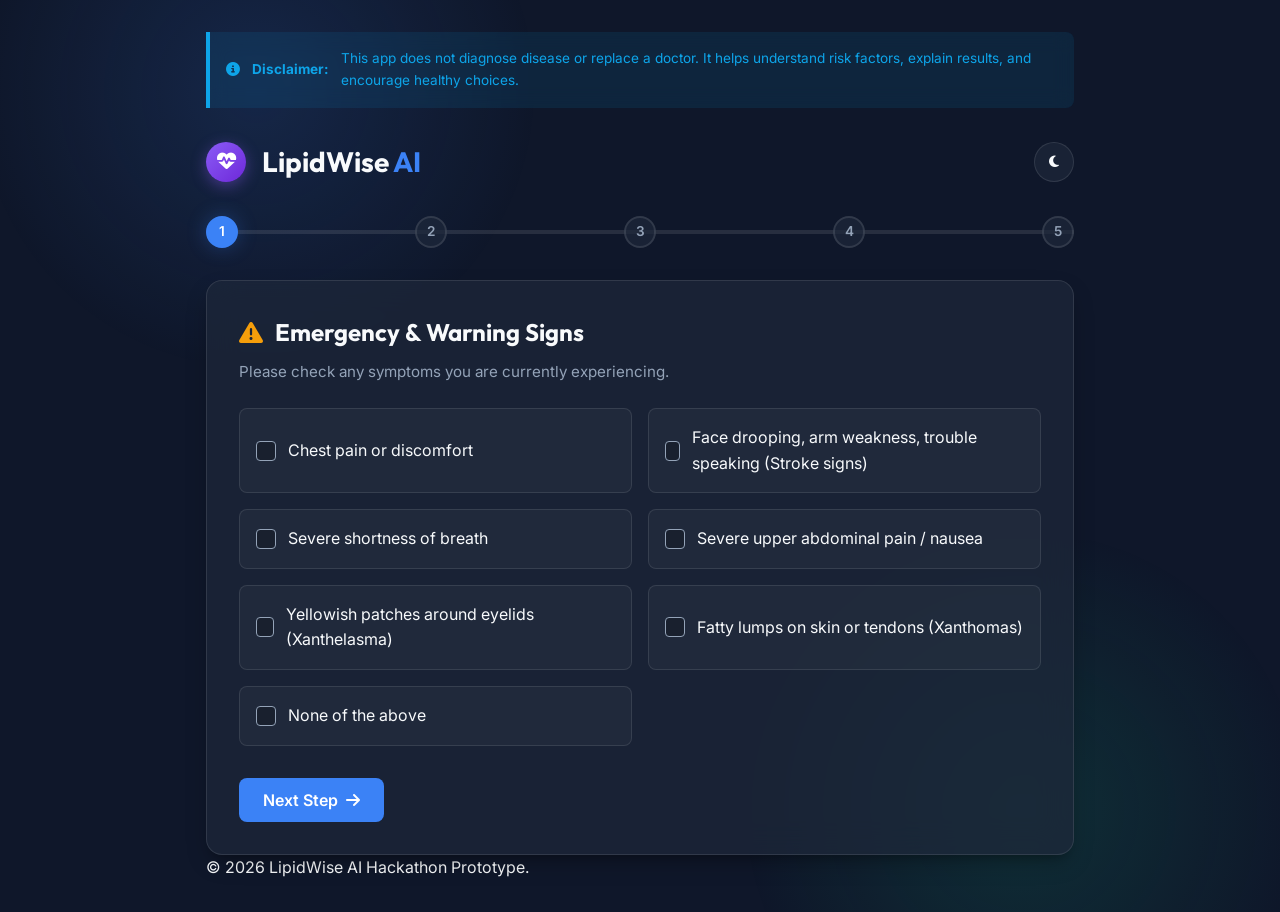
==== index.html @ b0b8f702 "Init LipidWise AI Flutter App" ====
<!DOCTYPE html>
<html lang="en">
<head>
    <meta charset="UTF-8">
    <meta name="viewport" content="width=device-width, initial-scale=1.0">
    <title>LipidWise AI | Preventive Dyslipidemia System</title>
    <meta name="description" content="An AI-based dyslipidemia prevention system for early risk awareness, lipid result explanation, and personalized lifestyle coaching.">
    
    <!-- Fonts -->
    <link rel="preconnect" href="https://fonts.googleapis.com">
    <link rel="preconnect" href="https://fonts.gstatic.com" crossorigin>
    <link href="https://fonts.googleapis.com/css2?family=Inter:wght@300;400;500;600;700;800&family=Outfit:wght@400;600;800&display=swap" rel="stylesheet">
    
    <!-- Icons -->
    <link rel="stylesheet" href="https://cdnjs.cloudflare.com/ajax/libs/font-awesome/6.4.0/css/all.min.css">
    
    <!-- Custom CSS -->
    <link rel="stylesheet" href="./css/styles.css">
</head>
<body>
    <div class="app-container">
        <!-- Floating Disclaimer -->
        <div class="disclaimer-banner">
            <i class="fas fa-info-circle"></i> 
            <strong>Disclaimer:</strong> This app does not diagnose disease or replace a doctor. It helps understand risk factors, explain results, and encourage healthy choices.
        </div>

        <header class="app-header">
            <div class="logo">
                <div class="logo-icon"><i class="fas fa-heartbeat"></i></div>
                <h1>LipidWise <span>AI</span></h1>
            </div>
            <div class="header-actions">
                <button id="theme-toggle" class="icon-btn" aria-label="Toggle Theme"><i class="fas fa-moon"></i></button>
            </div>
        </header>

        <main class="main-content">
            <!-- Progress Tracker -->
            <div class="progress-container" id="progress-container">
                <div class="progress-bar" id="progress-bar"></div>
                <div class="steps-indicator">
                    <div class="step active" data-step="1">1</div>
                    <div class="step" data-step="2">2</div>
                    <div class="step" data-step="3">3</div>
                    <div class="step" data-step="4">4</div>
                    <div class="step" data-step="5">5</div>
                </div>
            </div>

            <!-- Form Section -->
            <section id="assessment-form" class="card form-card">
                <form id="lipid-form">
                    
                    <!-- Step 1: Emergency & Warning Signs -->
                    <div class="form-step active" id="step-1">
                        <h2><i class="fas fa-exclamation-triangle warning-icon"></i> Emergency & Warning Signs</h2>
                        <p class="subtitle">Please check any symptoms you are currently experiencing.</p>
                        
                        <div class="checkbox-grid">
                            <label class="custom-checkbox danger-check">
                                <input type="checkbox" name="symptom_chest_pain" value="yes">
                                <span class="checkmark"></span>
                                <span class="check-text">Chest pain or discomfort</span>
                            </label>
                            <label class="custom-checkbox danger-check">
                                <input type="checkbox" name="symptom_stroke" value="yes">
                                <span class="checkmark"></span>
                                <span class="check-text">Face drooping, arm weakness, trouble speaking (Stroke signs)</span>
                            </label>
                            <label class="custom-checkbox danger-check">
                                <input type="checkbox" name="symptom_sob" value="yes">
                                <span class="checkmark"></span>
                                <span class="check-text">Severe shortness of breath</span>
                            </label>
                            <label class="custom-checkbox danger-check">
                                <input type="checkbox" name="symptom_abdomen" value="yes">
                                <span class="checkmark"></span>
                                <span class="check-text">Severe upper abdominal pain / nausea</span>
                            </label>
                            <label class="custom-checkbox">
                                <input type="checkbox" name="symptom_eyes" value="yes">
                                <span class="checkmark"></span>
                                <span class="check-text">Yellowish patches around eyelids (Xanthelasma)</span>
                            </label>
                            <label class="custom-checkbox">
                                <input type="checkbox" name="symptom_skin" value="yes">
                                <span class="checkmark"></span>
                                <span class="check-text">Fatty lumps on skin or tendons (Xanthomas)</span>
                            </label>
                            <label class="custom-checkbox">
                                <input type="checkbox" name="symptom_none" id="symptom_none" value="yes">
                                <span class="checkmark"></span>
                                <span class="check-text">None of the above</span>
                            </label>
                        </div>
                        
                        <div id="emergency-alert" class="alert danger-alert hidden">
                            <i class="fas fa-ambulance"></i>
                            <div>
                                <strong>EMERGENCY WARNING</strong>
                                <p>Your symptoms may be urgent. Please seek emergency medical care immediately.</p>
                            </div>
                        </div>

                        <div class="form-actions">
                            <button type="button" class="btn primary-btn next-btn" data-next="2">Next Step <i class="fas fa-arrow-right"></i></button>
                        </div>
                    </div>

                    <!-- Step 2: Basic Body Data -->
                    <div class="form-step" id="step-2">
                        <h2><i class="fas fa-user"></i> Basic Body Profile</h2>
                        <p class="subtitle">Help us understand your baseline metrics.</p>

                        <div class="input-grid">
                            <div class="input-group">
                                <label for="age">Age (Years)</label>
                                <input type="number" id="age" name="age" min="18" max="120" required placeholder="e.g. 45">
                            </div>
                            <div class="input-group">
                                <label for="sex">Biological Sex</label>
                                <select id="sex" name="sex" required>
                                    <option value="" disabled selected>Select...</option>
                                    <option value="male">Male</option>
                                    <option value="female">Female</option>
                                </select>
                            </div>
                            <div class="input-group">
                                <label for="height">Height (cm)</label>
                                <input type="number" id="height" name="height" min="100" max="250" required placeholder="e.g. 170">
                            </div>
                            <div class="input-group">
                                <label for="weight">Weight (kg)</label>
                                <input type="number" id="weight" name="weight" min="30" max="300" required placeholder="e.g. 75">
                            </div>
                        </div>

                        <div class="calculated-metrics">
                            <div class="metric-card" id="bmi-card">
                                <span class="metric-label">Estimated BMI</span>
                                <span class="metric-value" id="bmi-display">--</span>
                                <span class="metric-desc" id="bmi-category">Enter height & weight</span>
                            </div>
                        </div>

                        <div class="form-actions space-between">
                            <button type="button" class="btn secondary-btn prev-btn" data-prev="1"><i class="fas fa-arrow-left"></i> Back</button>
                            <button type="button" class="btn primary-btn next-btn" data-next="3">Next Step <i class="fas fa-arrow-right"></i></button>
                        </div>
                    </div>

                    <!-- Step 3: Lifestyle & Habits -->
                    <div class="form-step" id="step-3">
                        <h2><i class="fas fa-leaf"></i> Lifestyle & Habits</h2>
                        <p class="subtitle">Your daily routines affect your lipid levels.</p>

                        <div class="lifestyle-grid">
                            <!-- Smoking -->
                            <div class="habit-group">
                                <label>Smoking / Vaping</label>
                                <div class="radio-group">
                                    <input type="radio" id="smoke_no" name="smoking" value="0" checked>
                                    <label for="smoke_no">Never / Quit</label>
                                    
                                    <input type="radio" id="smoke_yes" name="smoking" value="1">
                                    <label for="smoke_yes">Current Smoker</label>
                                </div>
                            </div>

                            <!-- Exercise -->
                            <div class="habit-group">
                                <label>Physical Activity (per week)</label>
                                <select name="exercise" required>
                                    <option value="0">Sedentary (Rarely exercise)</option>
                                    <option value="1">Light (1-2 days)</option>
                                    <option value="2">Moderate (3-4 days)</option>
                                    <option value="3">Active (5+ days)</option>
                                </select>
                            </div>

                            <!-- Diet: Fried Food -->
                            <div class="habit-group">
                                <label>Fried / Fast Food (e.g. Fried Chicken, Fries)</label>
                                <select name="diet_fried" required>
                                    <option value="0">Rarely (0-1 times/wk)</option>
                                    <option value="1">Sometimes (2-3 times/wk)</option>
                                    <option value="2">Often (4+ times/wk)</option>
                                </select>
                            </div>

                            <!-- Diet: Sugary Drinks -->
                            <div class="habit-group">
                                <label>Sugary Drinks (e.g. Soda, Boba, Sweet Tea)</label>
                                <select name="diet_sugar" required>
                                    <option value="0">Rarely</option>
                                    <option value="1">A few times a week</option>
                                    <option value="2">Daily</option>
                                </select>
                            </div>
                            
                            <!-- Alcohol -->
                            <div class="habit-group">
                                <label>Alcohol Intake</label>
                                <select name="alcohol" required>
                                    <option value="0">None / Occasional</option>
                                    <option value="1">Moderate (1-2 drinks/day)</option>
                                    <option value="2">Heavy (3+ drinks/day)</option>
                                </select>
                            </div>

                            <!-- Stress -->
                            <div class="habit-group">
                                <label>Chronic Stress Level</label>
                                <div class="radio-group">
                                    <input type="radio" id="stress_low" name="stress" value="0" checked>
                                    <label for="stress_low">Low</label>
                                    
                                    <input type="radio" id="stress_med" name="stress" value="1">
                                    <label for="stress_med">Moderate</label>
                                    
                                    <input type="radio" id="stress_high" name="stress" value="2">
                                    <label for="stress_high">High</label>
                                </div>
                            </div>
                        </div>

                        <div class="form-actions space-between">
                            <button type="button" class="btn secondary-btn prev-btn" data-prev="2"><i class="fas fa-arrow-left"></i> Back</button>
                            <button type="button" class="btn primary-btn next-btn" data-next="4">Next Step <i class="fas fa-arrow-right"></i></button>
                        </div>
                    </div>

                    <!-- Step 4: Medical History -->
                    <div class="form-step" id="step-4">
                        <h2><i class="fas fa-notes-medical"></i> Medical & Family History</h2>
                        <p class="subtitle">Check any conditions you or your immediate family have.</p>

                        <div class="checkbox-grid">
                            <label class="custom-checkbox">
                                <input type="checkbox" name="med_diabetes" value="1">
                                <span class="checkmark"></span>
                                <span class="check-text">Diabetes / High Blood Sugar</span>
                            </label>
                            <label class="custom-checkbox">
                                <input type="checkbox" name="med_hbp" value="1">
                                <span class="checkmark"></span>
                                <span class="check-text">High Blood Pressure (Hypertension)</span>
                            </label>
                            <label class="custom-checkbox">
                                <input type="checkbox" name="med_cvd" value="1">
                                <span class="checkmark"></span>
                                <span class="check-text">Previous Heart Disease / Stroke</span>
                            </label>
                            <label class="custom-checkbox">
                                <input type="checkbox" name="med_fatty_liver" value="1">
                                <span class="checkmark"></span>
                                <span class="check-text">Fatty Liver Disease</span>
                            </label>
                            <label class="custom-checkbox">
                                <input type="checkbox" name="fam_cholesterol" value="1">
                                <span class="checkmark"></span>
                                <span class="check-text">Family History of High Cholesterol</span>
                            </label>
                            <label class="custom-checkbox">
                                <input type="checkbox" name="fam_cvd" value="1">
                                <span class="checkmark"></span>
                                <span class="check-text">Family History of Early Heart Attack/Stroke</span>
                            </label>
                        </div>

                        <div class="form-actions space-between">
                            <button type="button" class="btn secondary-btn prev-btn" data-prev="3"><i class="fas fa-arrow-left"></i> Back</button>
                            <button type="button" class="btn primary-btn next-btn" data-next="5">Next Step <i class="fas fa-arrow-right"></i></button>
                        </div>
                    </div>

                    <!-- Step 5: Lipid Profile Data -->
                    <div class="form-step" id="step-5">
                        <h2><i class="fas fa-vial"></i> Lipid Profile Results (Optional)</h2>
                        <p class="subtitle">If you have recent blood test results, enter them here for high-accuracy rule-based analysis. If not, skip and we'll estimate your risk using Machine Learning.</p>

                        <div class="unit-toggle-wrapper">
                            <span>Preferred Unit: </span>
                            <div class="toggle-pill">
                                <input type="radio" id="unit_mgdl" name="lipid_unit" value="mg/dL" checked>
                                <label for="unit_mgdl">mg/dL</label>
                                <input type="radio" id="unit_mmol" name="lipid_unit" value="mmol/L">
                                <label for="unit_mmol">mmol/L</label>
                                <div class="pill-slider"></div>
                            </div>
                        </div>

                        <div class="input-grid lipid-inputs">
                            <div class="input-group">
                                <label for="tc">Total Cholesterol <span class="unit-label">(mg/dL)</span></label>
                                <input type="number" id="tc" name="tc" step="0.1" placeholder="e.g. 190">
                            </div>
                            <div class="input-group">
                                <label for="ldl">LDL-C (Bad) <span class="unit-label">(mg/dL)</span></label>
                                <input type="number" id="ldl" name="ldl" step="0.1" placeholder="e.g. 110">
                            </div>
                            <div class="input-group">
                                <label for="hdl">HDL-C (Good) <span class="unit-label">(mg/dL)</span></label>
                                <input type="number" id="hdl" name="hdl" step="0.1" placeholder="e.g. 50">
                            </div>
                            <div class="input-group">
                                <label for="tg">Triglycerides <span class="unit-label">(mg/dL)</span></label>
                                <input type="number" id="tg" name="tg" step="0.1" placeholder="e.g. 140">
                            </div>
                        </div>

                        <div class="form-actions space-between mt-l">
                            <button type="button" class="btn secondary-btn prev-btn" data-prev="4"><i class="fas fa-arrow-left"></i> Back</button>
                            <button type="submit" class="btn cta-btn" id="analyze-btn">Analyze Results <i class="fas fa-magic"></i></button>
                        </div>
                    </div>

                </form>
            </section>

            <!-- Results Dashboard Section -->
            <section id="results-dashboard" class="hidden">
                
                <div class="dashboard-header">
                    <h2>Your Health Assessment Report</h2>
                    <button class="btn print-btn" onclick="window.print()"><i class="fas fa-print"></i> Export / Print</button>
                </div>

                <!-- Primary Alert Banner -->
                <div id="primary-alert" class="alert result-alert">
                    <i class="fas fa-info-circle"></i>
                    <div id="alert-content">
                        <strong>Analysis Complete</strong>
                        <p>...</p>
                    </div>
                </div>

                <!-- Risk Gauge Card -->
                <div class="dashboard-grid">
                    <div class="card gauge-card">
                        <h3>Dyslipidemia Risk Level</h3>
                        <div class="gauge-container">
                            <div class="gauge">
                                <div class="gauge-fill" id="risk-gauge-fill"></div>
                                <div class="gauge-cover" id="risk-gauge-text">Loading...</div>
                            </div>
                        </div>
                        <p id="risk-description" class="risk-desc text-center">...</p>
                        <div id="analysis-type-badge" class="badge"></div>
                    </div>

                    <!-- Factors / Details Card -->
                    <div class="card details-card" id="details-panel">
                        <h3><i class="fas fa-chart-pie"></i> Risk Factor Analysis</h3>
                        <div id="factors-list" class="factors-list">
                            <!-- Factors injected by JS -->
                        </div>
                    </div>
                </div>

                <!-- Lipid Breakdown (Only if blood test data provided) -->
                <div id="lipid-breakdown-section" class="card mt-m hidden">
                    <h3><i class="fas fa-flask"></i> Clinical Lipid Breakdown</h3>
                    <div class="lipid-table-responsive">
                        <table class="lipid-table">
                            <thead>
                                <tr>
                                    <th>Marker</th>
                                    <th>Your Value</th>
                                    <th>Target Range</th>
                                    <th>Status</th>
                                </tr>
                            </thead>
                            <tbody id="lipid-table-body">
                                <!-- Injected by JS -->
                            </tbody>
                        </table>
                    </div>
                </div>

                <!-- AI Lifestyle Coach Section -->
                <div class="card coach-card mt-m">
                    <div class="coach-header">
                        <div class="coach-icon"><i class="fas fa-robot"></i></div>
                        <div>
                            <h3>AI Prevention Coach</h3>
                            <p>Personalized recommendations for a healthier profile.</p>
                        </div>
                    </div>
                    
                    <div class="tabs mt-m">
                        <button class="tab-btn active" data-tab="food-swaps">🍲 Asian Food Swaps</button>
                        <button class="tab-btn" data-tab="action-plan">📅 7-Day Plan</button>
                    </div>

                    <div class="tab-content active" id="food-swaps">
                        <div class="swaps-grid" id="swaps-container">
                            <!-- Injected by JS -->
                        </div>
                    </div>

                    <div class="tab-content" id="action-plan">
                        <ul class="timeline" id="plan-timeline">
                            <!-- Injected by JS -->
                        </ul>
                    </div>
                </div>

                <div class="text-center mt-l">
                    <button id="retake-btn" class="btn secondary-btn"><i class="fas fa-redo"></i> Start New Assessment</button>
                </div>

            </section>
        </main>
        
        <footer>
            <p>&copy; 2026 LipidWise AI Hackathon Prototype.</p>
        </footer>
    </div>

    <!-- Scripts -->
    <script src="./js/rules_engine.js"></script>
    <script src="./js/ml_model.js"></script>
    <script src="./js/lifestyle_coach.js"></script>
    <script src="./js/app.js"></script>
</body>
</html>
---- css/styles.css ----
:root {
    /* Color Palette - Vibrant Dark Mode Default */
    --bg-color: #0f172a;
    --text-color: #f8fafc;
    --text-muted: #94a3b8;
    
    --card-bg: rgba(30, 41, 59, 0.7);
    --card-border: rgba(255, 255, 255, 0.1);
    
    --primary: #3b82f6;
    --primary-hover: #2563eb;
    --secondary: #475569;
    
    --success: #10b981;
    --warning: #f59e0b;
    --danger: #ef4444;
    --info: #0ea5e9;
    
    --emerald-grad: linear-gradient(135deg, #10b981, #059669);
    --amber-grad: linear-gradient(135deg, #f59e0b, #d97706);
    --rose-grad: linear-gradient(135deg, #ef4444, #be123c);
    --cyan-grad: linear-gradient(135deg, #0ea5e9, #0284c7);
    --amethyst-grad: linear-gradient(135deg, #8b5cf6, #6d28d9);

    --radius-s: 8px;
    --radius-m: 16px;
    --radius-l: 24px;
    
    --shadow-card: 0 10px 25px -5px rgba(0, 0, 0, 0.3), 0 8px 10px -6px rgba(0, 0, 0, 0.2);
    --shadow-glow: 0 0 20px rgba(59, 130, 246, 0.3);
    
    --transition: all 0.3s cubic-bezier(0.4, 0, 0.2, 1);
}

[data-theme="light"] {
    --bg-color: #f1f5f9;
    --text-color: #0f172a;
    --text-muted: #64748b;
    
    --card-bg: rgba(255, 255, 255, 0.85);
    --card-border: rgba(0, 0, 0, 0.05);
    
    --shadow-card: 0 10px 25px -5px rgba(0, 0, 0, 0.05), 0 8px 10px -6px rgba(0, 0, 0, 0.01);
    --shadow-glow: 0 0 20px rgba(59, 130, 246, 0.15);
}

* {
    box-sizing: border-box;
    margin: 0;
    padding: 0;
}

body {
    font-family: 'Inter', sans-serif;
    background-color: var(--bg-color);
    color: var(--text-color);
    line-height: 1.6;
    transition: var(--transition);
    min-height: 100vh;
    overflow-x: hidden;
}

/* Background Effects */
body::before {
    content: '';
    position: fixed;
    top: -20%;
    left: -10%;
    width: 60vw;
    height: 60vh;
    background: radial-gradient(circle, rgba(59, 130, 246, 0.15) 0%, transparent 60%);
    z-index: -1;
    pointer-events: none;
}

body::after {
    content: '';
    position: fixed;
    bottom: -20%;
    right: -10%;
    width: 60vw;
    height: 60vh;
    background: radial-gradient(circle, rgba(16, 185, 129, 0.15) 0%, transparent 60%);
    z-index: -1;
    pointer-events: none;
}

.app-container {
    max-width: 900px;
    margin: 0 auto;
    padding: 2rem 1rem;
}

h1, h2, h3, h4 {
    font-family: 'Outfit', sans-serif;
    font-weight: 700;
}

/* Typography Utilities */
.subtitle { color: var(--text-muted); font-size: 0.95rem; margin-bottom: 1.5rem; }
.text-center { text-align: center; }
.mt-m { margin-top: 1.5rem; }
.mt-l { margin-top: 2.5rem; }

/* Disclaimer Banner */
.disclaimer-banner {
    background: rgba(14, 165, 233, 0.1);
    border-left: 4px solid var(--info);
    padding: 1rem;
    border-radius: 0 var(--radius-s) var(--radius-s) 0;
    margin-bottom: 2rem;
    font-size: 0.85rem;
    color: var(--info);
    display: flex;
    align-items: center;
    gap: 0.75rem;
    backdrop-filter: blur(10px);
}

/* Header */
.app-header {
    display: flex;
    justify-content: space-between;
    align-items: center;
    margin-bottom: 2rem;
}

.logo {
    display: flex;
    align-items: center;
    gap: 1rem;
}

.logo-icon {
    background: var(--amethyst-grad);
    width: 40px;
    height: 40px;
    border-radius: 50%;
    display: flex;
    align-items: center;
    justify-content: center;
    font-size: 1.2rem;
    color: white;
    box-shadow: 0 4px 15px rgba(139, 92, 246, 0.4);
}

.logo h1 {
    font-size: 1.75rem;
}
.logo h1 span {
    color: var(--primary);
}

.icon-btn {
    background: var(--card-bg);
    border: 1px solid var(--card-border);
    color: var(--text-color);
    width: 40px;
    height: 40px;
    border-radius: 50%;
    cursor: pointer;
    transition: var(--transition);
    display: flex;
    align-items: center;
    justify-content: center;
}
.icon-btn:hover {
    background: var(--primary);
    color: white;
    box-shadow: var(--shadow-glow);
}

/* Progress Tracker */
.progress-container {
    margin-bottom: 2rem;
    position: relative;
}
.progress-bar {
    position: absolute;
    top: 50%;
    transform: translateY(-50%);
    left: 0;
    height: 4px;
    background: var(--primary);
    width: 0%;
    transition: width 0.5s ease;
    z-index: 1;
}
.steps-indicator {
    display: flex;
    justify-content: space-between;
    position: relative;
    z-index: 2;
}
.steps-indicator::before {
    content: '';
    position: absolute;
    top: 50%;
    transform: translateY(-50%);
    left: 0;
    right: 0;
    height: 4px;
    background: var(--card-border);
    z-index: -1;
}
.step {
    width: 32px;
    height: 32px;
    border-radius: 50%;
    background: var(--card-bg);
    border: 2px solid var(--card-border);
    display: flex;
    align-items: center;
    justify-content: center;
    font-size: 0.85rem;
    font-weight: 600;
    color: var(--text-muted);
    transition: var(--transition);
}
.step.active {
    background: var(--primary);
    border-color: var(--primary);
    color: white;
    box-shadow: var(--shadow-glow);
}

/* Card Style */
.card {
    background: var(--card-bg);
    border: 1px solid var(--card-border);
    border-radius: var(--radius-m);
    padding: 2rem;
    backdrop-filter: blur(16px);
    box-shadow: var(--shadow-card);
}

/* Forms */
.form-step {
    display: none;
    animation: fadeIn 0.4s ease forwards;
}
.form-step.active {
    display: block;
}

@keyframes fadeIn {
    from { opacity: 0; transform: translateY(10px); }
    to { opacity: 1; transform: translateY(0); }
}

.form-step h2 {
    display: flex;
    align-items: center;
    gap: 0.75rem;
    margin-bottom: 0.5rem;
    font-size: 1.5rem;
}
.warning-icon { color: var(--warning); }

.input-grid {
    display: grid;
    grid-template-columns: repeat(auto-fit, minmax(200px, 1fr));
    gap: 1.5rem;
    margin-bottom: 1.5rem;
}

.input-group label {
    display: block;
    font-size: 0.9rem;
    font-weight: 500;
    margin-bottom: 0.5rem;
    color: var(--text-muted);
}
.input-group input, .input-group select {
    width: 100%;
    padding: 0.75rem 1rem;
    background: rgba(0, 0, 0, 0.1);
    border: 1px solid var(--card-border);
    border-radius: var(--radius-s);
    color: var(--text-color);
    font-family: 'Inter', sans-serif;
    font-size: 1rem;
    transition: var(--transition);
}
[data-theme="light"] .input-group input, [data-theme="light"] .input-group select {
    background: rgba(255, 255, 255, 0.5);
}
.input-group input:focus, .input-group select:focus {
    outline: none;
    border-color: var(--primary);
    box-shadow: 0 0 0 3px rgba(59, 130, 246, 0.2);
}

/* Buttons */
.btn {
    padding: 0.75rem 1.5rem;
    border: none;
    border-radius: var(--radius-s);
    font-family: 'Inter', sans-serif;
    font-weight: 600;
    font-size: 1rem;
    cursor: pointer;
    display: inline-flex;
    align-items: center;
    gap: 0.5rem;
    transition: var(--transition);
}
.primary-btn {
    background: var(--primary);
    color: white;
}
.primary-btn:hover {
    background: var(--primary-hover);
    box-shadow: var(--shadow-glow);
}
.secondary-btn {
    background: rgba(255, 255, 255, 0.1);
    color: var(--text-color);
}
.secondary-btn:hover {
    background: rgba(255, 255, 255, 0.2);
}
.cta-btn {
    background: var(--emerald-grad);
    color: white;
}
.cta-btn:hover {
    transform: translateY(-2px);
    box-shadow: 0 10px 20px rgba(16, 185, 129, 0.3);
}

.space-between {
    display: flex;
    justify-content: space-between;
    margin-top: 2rem;
}

/* Custom Checkboxes */
.checkbox-grid {
    display: grid;
    grid-template-columns: 1fr;
    gap: 1rem;
    margin-bottom: 2rem;
}
@media (min-width: 600px) {
    .checkbox-grid { grid-template-columns: 1fr 1fr; }
}

.custom-checkbox {
    display: flex;
    align-items: center;
    position: relative;
    cursor: pointer;
    padding: 1rem;
    background: rgba(255, 255, 255, 0.03);
    border: 1px solid var(--card-border);
    border-radius: var(--radius-s);
    transition: var(--transition);
}
.custom-checkbox:hover {
    background: rgba(255, 255, 255, 0.08);
}
.custom-checkbox input {
    position: absolute;
    opacity: 0;
    cursor: pointer;
    height: 0;
    width: 0;
}
.checkmark {
    height: 20px;
    width: 20px;
    background-color: rgba(0, 0, 0, 0.2);
    border: 1px solid var(--text-muted);
    border-radius: 4px;
    margin-right: 12px;
    display: flex;
    align-items: center;
    justify-content: center;
    transition: var(--transition);
}
.custom-checkbox input:checked ~ .checkmark {
    background-color: var(--primary);
    border-color: var(--primary);
}
.checkmark:after {
    content: '\f00c';
    font-family: 'Font Awesome 6 Free';
    font-weight: 900;
    color: white;
    font-size: 12px;
    display: none;
}
.custom-checkbox input:checked ~ .checkmark:after {
    display: block;
}
.custom-checkbox.danger-check input:checked ~ .checkmark {
    background-color: var(--danger);
    border-color: var(--danger);
}
.custom-checkbox input:checked ~ .check-text {
    color: var(--primary);
    font-weight: 600;
}
.custom-checkbox.danger-check input:checked ~ .check-text {
    color: var(--danger);
}

/* Lifestyle Grid */
.lifestyle-grid {
    display: grid;
    grid-template-columns: 1fr;
    gap: 1.5rem;
}
@media (min-width: 600px) {
    .lifestyle-grid { grid-template-columns: 1fr 1fr; }
}
.radio-group {
    display: flex;
    background: rgba(0, 0, 0, 0.1);
    border-radius: var(--radius-s);
    padding: 4px;
    border: 1px solid var(--card-border);
}
.radio-group input[type="radio"] {
    display: none;
}
.radio-group label {
    flex: 1;
    text-align: center;
    padding: 0.5rem;
    cursor: pointer;
    border-radius: 4px;
    font-size: 0.85rem;
    margin: 0;
    transition: var(--transition);
}
.radio-group input[type="radio"]:checked + label {
    background: var(--primary);
    color: white;
}

/* Calculated Metrics */
.calculated-metrics {
    margin-top: 1.5rem;
    padding: 1.5rem;
    background: rgba(0, 0, 0, 0.2);
    border-radius: var(--radius-s);
    text-align: center;
}
.metric-card {
    display: flex;
    flex-direction: column;
    align-items: center;
}
.metric-label { font-size: 0.85rem; color: var(--text-muted); text-transform: uppercase; letter-spacing: 1px; }
.metric-value { font-size: 2.5rem; font-weight: 800; font-family: 'Outfit'; margin: 0.5rem 0; }
.metric-desc { font-size: 0.9rem; font-weight: 500; }
.text-success { color: var(--success); }
.text-warning { color: var(--warning); }
.text-danger { color: var(--danger); }

/* Unit Toggle */
.unit-toggle-wrapper {
    display: flex;
    align-items: center;
    gap: 1rem;
    margin-bottom: 1.5rem;
    font-weight: 500;
}
.toggle-pill {
    position: relative;
    display: flex;
    background: rgba(0, 0, 0, 0.2);
    border-radius: 20px;
    padding: 4px;
    width: 140px;
}
.toggle-pill input { display: none; }
.toggle-pill label {
    flex: 1;
    text-align: center;
    padding: 4px 0;
    cursor: pointer;
    font-size: 0.85rem;
    z-index: 2;
    transition: color 0.3s;
}
.toggle-pill input:checked + label { color: white; }
.pill-slider {
    position: absolute;
    top: 4px;
    left: 4px;
    width: calc(50% - 4px);
    height: calc(100% - 8px);
    background: var(--primary);
    border-radius: 16px;
    z-index: 1;
    transition: transform 0.3s cubic-bezier(0.4, 0, 0.2, 1);
}
#unit_mmol:checked ~ .pill-slider { transform: translateX(100%); }

/* Alerts */
.alert {
    padding: 1rem 1.5rem;
    border-radius: var(--radius-s);
    display: flex;
    align-items: flex-start;
    gap: 1rem;
    margin-bottom: 1.5rem;
    animation: fadeIn 0.4s ease forwards;
}
.alert i { font-size: 1.5rem; margin-top: 2px; }
.danger-alert {
    background: rgba(239, 68, 68, 0.15);
    border-left: 4px solid var(--danger);
    color: var(--danger);
}
.warning-alert {
    background: rgba(245, 158, 11, 0.15);
    border-left: 4px solid var(--warning);
    color: var(--warning);
}
.info-alert {
    background: rgba(14, 165, 233, 0.15);
    border-left: 4px solid var(--info);
    color: var(--info);
}
.hidden { display: none !important; }

/* Dashboard Styles */
.dashboard-header {
    display: flex;
    justify-content: space-between;
    align-items: center;
    margin-bottom: 2rem;
}
.dashboard-grid {
    display: grid;
    grid-template-columns: 1fr;
    gap: 1.5rem;
}
@media (min-width: 768px) {
    .dashboard-grid { grid-template-columns: 1fr 1fr; }
}

/* Gauge */
.gauge-card {
    display: flex;
    flex-direction: column;
    align-items: center;
}
.gauge-container {
    width: 200px;
    height: 100px;
    position: relative;
    overflow: hidden;
    margin: 2rem 0 1rem;
}
.gauge {
    width: 200px;
    height: 200px;
    border-radius: 50%;
    background: rgba(0,0,0,0.2);
    position: absolute;
    top: 0;
    left: 0;
}
.gauge-fill {
    width: 100%;
    height: 100%;
    border-radius: 50%;
    background: var(--success);
    transform-origin: center;
    transform: rotate(0deg); /* 0 to 180deg */
    clip-path: polygon(0 50%, 100% 50%, 100% 100%, 0 100%);
    transition: transform 1.5s cubic-bezier(0.4, 0, 0.2, 1);
}
.gauge-cover {
    width: 160px;
    height: 160px;
    background: var(--card-bg);
    border-radius: 50%;
    position: absolute;
    top: 20px;
    left: 20px;
    display: flex;
    align-items: flex-start;
    justify-content: center;
    padding-top: 45px;
    font-size: 1.5rem;
    font-weight: 800;
    font-family: 'Outfit';
    box-shadow: inset 0 4px 10px rgba(0,0,0,0.1);
}
.risk-desc { font-weight: 500; font-size: 1.1rem; }

.badge {
    display: inline-block;
    padding: 4px 12px;
    border-radius: 20px;
    font-size: 0.75rem;
    font-weight: 600;
    margin-top: 1rem;
    background: rgba(255,255,255,0.1);
}

/* Factors List */
.factors-list {
    display: flex;
    flex-direction: column;
    gap: 0.75rem;
    margin-top: 1.5rem;
}
.factor-item {
    display: flex;
    justify-content: space-between;
    align-items: center;
    padding: 0.75rem;
    background: rgba(0,0,0,0.1);
    border-radius: var(--radius-s);
}
.factor-name { display: flex; align-items: center; gap: 0.5rem; font-weight: 500; }
.factor-weight {
    width: 100px;
    height: 6px;
    background: rgba(0,0,0,0.2);
    border-radius: 3px;
    overflow: hidden;
}
.weight-fill {
    height: 100%;
    background: var(--primary);
}

/* Lipid Table */
.lipid-table-responsive {
    overflow-x: auto;
    margin-top: 1rem;
}
.lipid-table {
    width: 100%;
    border-collapse: collapse;
}
.lipid-table th, .lipid-table td {
    padding: 1rem;
    text-align: left;
    border-bottom: 1px solid var(--card-border);
}
.lipid-table th {
    font-weight: 600;
    color: var(--text-muted);
}
.lipid-table tbody tr:last-child td { border-bottom: none; }
.status-pill {
    padding: 4px 10px;
    border-radius: 12px;
    font-size: 0.8rem;
    font-weight: 600;
}
.status-ideal { background: rgba(16, 185, 129, 0.15); color: var(--success); }
.status-borderline { background: rgba(245, 158, 11, 0.15); color: var(--warning); }
.status-high { background: rgba(239, 68, 68, 0.15); color: var(--danger); }

/* Tabs */
.tabs {
    display: flex;
    gap: 0.5rem;
    border-bottom: 1px solid var(--card-border);
    padding-bottom: 0.5rem;
}
.tab-btn {
    background: none;
    border: none;
    color: var(--text-muted);
    font-weight: 600;
    padding: 0.5rem 1rem;
    cursor: pointer;
    border-radius: var(--radius-s);
    transition: var(--transition);
}
.tab-btn:hover { background: rgba(255,255,255,0.05); }
.tab-btn.active {
    background: rgba(59, 130, 246, 0.15);
    color: var(--primary);
}
.tab-content {
    display: none;
    padding-top: 1.5rem;
    animation: fadeIn 0.4s ease forwards;
}
.tab-content.active { display: block; }

/* Swaps Grid */
.swaps-grid {
    display: grid;
    grid-template-columns: 1fr;
    gap: 1rem;
}
@media (min-width: 600px) {
    .swaps-grid { grid-template-columns: 1fr 1fr; }
}
.swap-card {
    background: rgba(0,0,0,0.15);
    border: 1px solid var(--card-border);
    border-radius: var(--radius-s);
    padding: 1rem;
    position: relative;
    overflow: hidden;
}
.swap-card::before {
    content: '';
    position: absolute;
    left: 0;
    top: 0;
    height: 100%;
    width: 4px;
    background: var(--emerald-grad);
}
.swap-title { font-weight: 700; margin-bottom: 0.5rem; display: flex; align-items: center; gap: 0.5rem; }
.swap-from { text-decoration: line-through; color: var(--danger); font-size: 0.9rem; margin-bottom: 0.25rem; }
.swap-to { color: var(--success); font-weight: 600; margin-bottom: 0.5rem; }
.swap-desc { font-size: 0.85rem; color: var(--text-muted); }

/* Timeline */
.timeline {
    list-style: none;
    position: relative;
    padding-left: 20px;
}
.timeline::before {
    content: '';
    position: absolute;
    left: 4px;
    top: 0;
    bottom: 0;
    width: 2px;
    background: var(--card-border);
}
.timeline li {
    position: relative;
    margin-bottom: 1.5rem;
    padding-left: 1rem;
}
.timeline li::before {
    content: '';
    position: absolute;
    left: -20px;
    top: 6px;
    width: 10px;
    height: 10px;
    border-radius: 50%;
    background: var(--primary);
    border: 2px solid var(--card-bg);
}
.time-title { font-weight: 600; color: var(--primary); margin-bottom: 0.25rem; }
.time-desc { font-size: 0.9rem; }

/* Print Styles */
@media print {
    body { background: white; color: black; }
    .app-header, .print-btn, #retake-btn, #assessment-form { display: none !important; }
    .card { box-shadow: none; border: 1px solid #ccc; background: white; }
    .gauge-cover { background: white; }
    * { color: black !important; }
    #results-dashboard { display: block !important; }
}
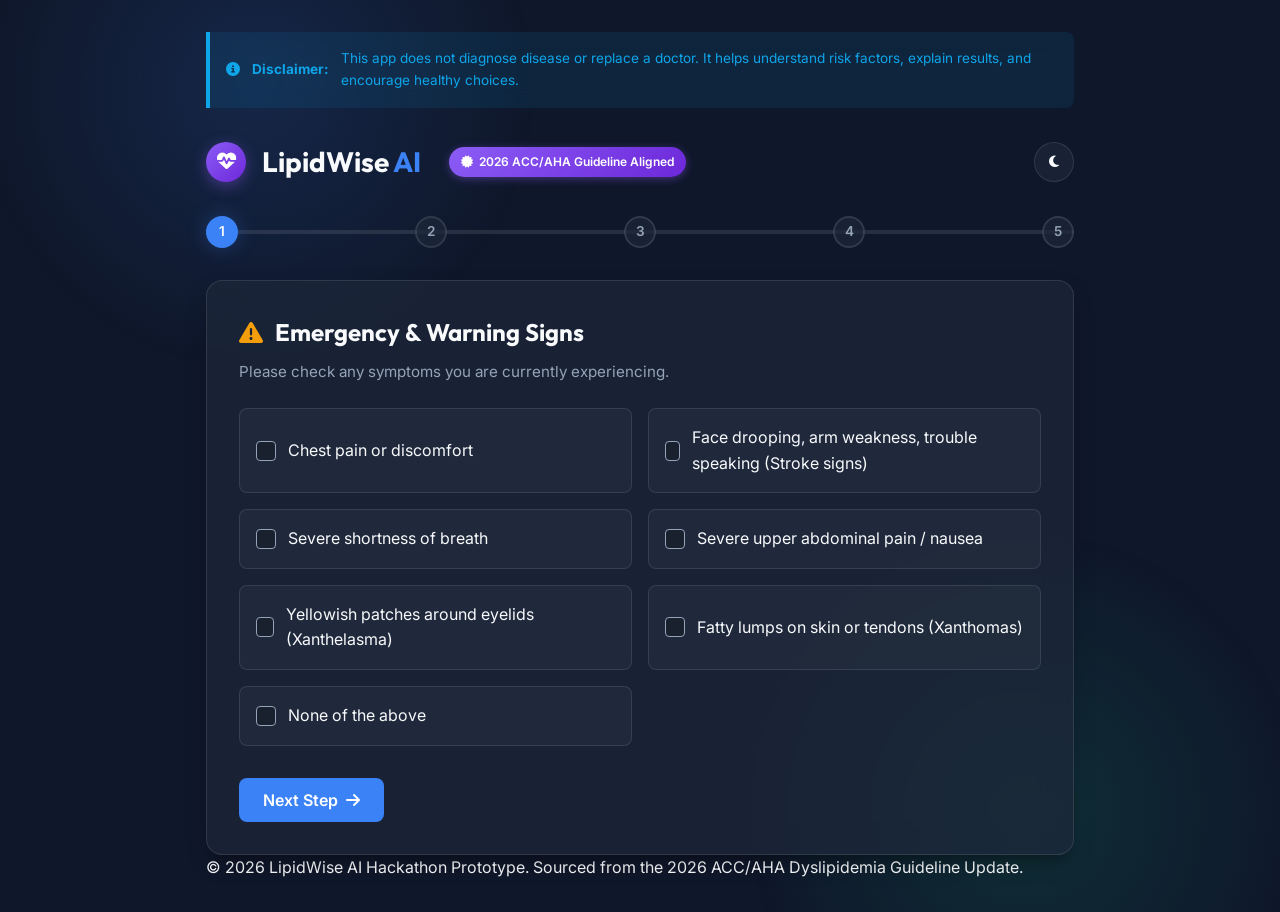
==== commit 065f4272: "UI Overhaul & Firebase Auth/Firestore Integration" ====
--- a/index.html
+++ b/index.html
@@ -29,6 +29,7 @@
             <div class="logo">
                 <div class="logo-icon"><i class="fas fa-heartbeat"></i></div>
                 <h1>LipidWise <span>AI</span></h1>
+                <span class="guideline-badge"><i class="fas fa-certificate"></i> 2026 ACC/AHA Guideline Aligned</span>
             </div>
             <div class="header-actions">
                 <button id="theme-toggle" class="icon-btn" aria-label="Toggle Theme"><i class="fas fa-moon"></i></button>
@@ -133,6 +134,10 @@
                             <div class="input-group">
                                 <label for="weight">Weight (kg)</label>
                                 <input type="number" id="weight" name="weight" min="30" max="300" required placeholder="e.g. 75">
+                            </div>
+                            <div class="input-group">
+                                <label for="sys_bp">Systolic Blood Pressure (mmHg)</label>
+                                <input type="number" id="sys_bp" name="sys_bp" min="70" max="240" placeholder="e.g. 120 (for PREVENT Risk)">
                             </div>
                         </div>
 
@@ -237,6 +242,11 @@
                         <p class="subtitle">Check any conditions you or your immediate family have.</p>
 
                         <div class="checkbox-grid">
+                            <label class="custom-checkbox danger-check">
+                                <input type="checkbox" name="has_ascvd" value="yes">
+                                <span class="checkmark"></span>
+                                <span class="check-text">Known Clinical ASCVD (Prior Heart Attack, Angina, Stent, Bypass, Stroke)</span>
+                            </label>
                             <label class="custom-checkbox">
                                 <input type="checkbox" name="med_diabetes" value="1">
                                 <span class="checkmark"></span>
@@ -250,7 +260,7 @@
                             <label class="custom-checkbox">
                                 <input type="checkbox" name="med_cvd" value="1">
                                 <span class="checkmark"></span>
-                                <span class="check-text">Previous Heart Disease / Stroke</span>
+                                <span class="check-text">Other Cardiovascular Conditions</span>
                             </label>
                             <label class="custom-checkbox">
                                 <input type="checkbox" name="med_fatty_liver" value="1">
@@ -260,12 +270,12 @@
                             <label class="custom-checkbox">
                                 <input type="checkbox" name="fam_cholesterol" value="1">
                                 <span class="checkmark"></span>
-                                <span class="check-text">Family History of High Cholesterol</span>
+                                <span class="check-text">Family History of High Cholesterol / Familial Hypercholesterolemia</span>
                             </label>
                             <label class="custom-checkbox">
                                 <input type="checkbox" name="fam_cvd" value="1">
                                 <span class="checkmark"></span>
-                                <span class="check-text">Family History of Early Heart Attack/Stroke</span>
+                                <span class="check-text">Family History of Premature Heart Disease (Male <55y, Female <65y)</span>
                             </label>
                         </div>
 
@@ -278,7 +288,7 @@
                     <!-- Step 5: Lipid Profile Data -->
                     <div class="form-step" id="step-5">
                         <h2><i class="fas fa-vial"></i> Lipid Profile Results (Optional)</h2>
-                        <p class="subtitle">If you have recent blood test results, enter them here for high-accuracy rule-based analysis. If not, skip and we'll estimate your risk using Machine Learning.</p>
+                        <p class="subtitle">Enter your blood lab values for 2026 ACC/AHA rule-based analysis (LDL-C, Non-HDL-C, Lp(a)).</p>
 
                         <div class="unit-toggle-wrapper">
                             <span>Preferred Unit: </span>
@@ -308,6 +318,17 @@
                                 <label for="tg">Triglycerides <span class="unit-label">(mg/dL)</span></label>
                                 <input type="number" id="tg" name="tg" step="0.1" placeholder="e.g. 140">
                             </div>
+                            <div class="input-group">
+                                <label for="lpa">Lipoprotein(a) [Lp(a)] (Optional)</label>
+                                <input type="number" id="lpa" name="lpa" step="0.1" placeholder="e.g. 40">
+                            </div>
+                            <div class="input-group">
+                                <label for="lpa_unit">Lp(a) Unit</label>
+                                <select id="lpa_unit" name="lpa_unit">
+                                    <option value="nmol/L" selected>nmol/L (≥125 high)</option>
+                                    <option value="mg/dL">mg/dL (≥50 high)</option>
+                                </select>
+                            </div>
                         </div>
 
                         <div class="form-actions space-between mt-l">
@@ -323,7 +344,7 @@
             <section id="results-dashboard" class="hidden">
                 
                 <div class="dashboard-header">
-                    <h2>Your Health Assessment Report</h2>
+                    <h2>2026 ACC/AHA Dyslipidemia Clinical Evaluation Report</h2>
                     <button class="btn print-btn" onclick="window.print()"><i class="fas fa-print"></i> Export / Print</button>
                 </div>
 
@@ -359,9 +380,55 @@
                     </div>
                 </div>
 
+                <!-- 2026 ACC/AHA Guideline Highlights & PREVENT Risk Section -->
+                <div id="guideline-2026-section" class="card mt-m">
+                    <h3><i class="fas fa-heart-pulse"></i> 2026 ACC/AHA Key Recommendation Highlights</h3>
+                    <div class="guideline-grid mt-s">
+                        <!-- PREVENT Calculator Card -->
+                        <div class="guideline-card" id="prevent-risk-card">
+                            <div class="card-icon"><i class="fas fa-calculator"></i></div>
+                            <h4>PREVENT™ Risk Calculator</h4>
+                            <div id="prevent-risk-display">
+                                <span class="text-muted">Requires age 30-79 without known ASCVD</span>
+                            </div>
+                            <span class="cor-badge">COR 1 | LOE B-NR</span>
+                        </div>
+
+                        <!-- Lipoprotein(a) Card -->
+                        <div class="guideline-card" id="lpa-card">
+                            <div class="card-icon"><i class="fas fa-vial-virus"></i></div>
+                            <h4>Lipoprotein(a) [Lp(a)]</h4>
+                            <div id="lpa-display">
+                                <p>Measure Lp(a) at least once in all adults for ASCVD risk assessment (Cutoff: ≥125 nmol/L or ≥50 mg/dL).</p>
+                            </div>
+                            <span class="cor-badge">COR 1 | LOE B-NR</span>
+                        </div>
+
+                        <!-- CAC Scoring Card -->
+                        <div class="guideline-card" id="cac-card">
+                            <div class="card-icon"><i class="fas fa-x-ray"></i></div>
+                            <h4>Coronary Artery Calcium (CAC)</h4>
+                            <div id="cac-display">
+                                <p>Recommended for adults with 10-yr risk ≥3% (males ≥40y, females ≥45y) with uncertainty about LLT initiation/intensification.</p>
+                            </div>
+                            <span class="cor-badge">COR 1 | LOE B-R</span>
+                        </div>
+
+                        <!-- Therapy Escalation Card -->
+                        <div class="guideline-card" id="escalation-card">
+                            <div class="card-icon"><i class="fas fa-pills"></i></div>
+                            <h4>LLT Escalation Targets</h4>
+                            <div id="escalation-display">
+                                <p>In clinical ASCVD not at target: Add Ezetimibe, PCSK9 inhibitors, or Bempedoic Acid.</p>
+                            </div>
+                            <span class="cor-badge">COR 1-2</span>
+                        </div>
+                    </div>
+                </div>
+
                 <!-- Lipid Breakdown (Only if blood test data provided) -->
                 <div id="lipid-breakdown-section" class="card mt-m hidden">
-                    <h3><i class="fas fa-flask"></i> Clinical Lipid Breakdown</h3>
+                    <h3><i class="fas fa-flask"></i> Clinical Lipid Breakdown (LDL-C & Non-HDL-C Targets)</h3>
                     <div class="lipid-table-responsive">
                         <table class="lipid-table">
                             <thead>
@@ -379,6 +446,28 @@
                     </div>
                 </div>
 
+                <!-- Retesting & Lifetime Screening Protocol -->
+                <div class="card mt-m schedule-card">
+                    <h3><i class="fas fa-calendar-check"></i> Recommended Screening & Retesting Schedule</h3>
+                    <div class="schedule-grid mt-s">
+                        <div class="schedule-item">
+                            <div class="schedule-badge">Retesting</div>
+                            <strong>4–12 Weeks</strong>
+                            <p>Repeat lipid profile after LLT initiation or dose adjustment.</p>
+                        </div>
+                        <div class="schedule-item">
+                            <div class="schedule-badge">Maintenance</div>
+                            <strong>6–12 Months</strong>
+                            <p>Routine lipid testing to assess ongoing therapeutic response.</p>
+                        </div>
+                        <div class="schedule-item">
+                            <div class="schedule-badge">Screening</div>
+                            <strong>Age 9–11 & q5yr from 19</strong>
+                            <p>Universal screening at age 9–11, then every 5 years from age 19 (more frequent if risk enhancers present).</p>
+                        </div>
+                    </div>
+                </div>
+
                 <!-- AI Lifestyle Coach Section -->
                 <div class="card coach-card mt-m">
                     <div class="coach-header">
@@ -415,7 +504,7 @@
         </main>
         
         <footer>
-            <p>&copy; 2026 LipidWise AI Hackathon Prototype.</p>
+            <p>&copy; 2026 LipidWise AI Hackathon Prototype. Sourced from the 2026 ACC/AHA Dyslipidemia Guideline Update.</p>
         </footer>
     </div>
 
--- a/css/styles.css
+++ b/css/styles.css
@@ -756,6 +756,105 @@
 .time-title { font-weight: 600; color: var(--primary); margin-bottom: 0.25rem; }
 .time-desc { font-size: 0.9rem; }
 
+/* 2026 ACC/AHA Guideline UI Elements */
+.guideline-badge {
+    background: var(--amethyst-grad);
+    color: white;
+    font-size: 0.75rem;
+    font-weight: 600;
+    padding: 0.35rem 0.75rem;
+    border-radius: 20px;
+    margin-left: 0.75rem;
+    box-shadow: 0 2px 8px rgba(139, 92, 246, 0.4);
+    display: inline-flex;
+    align-items: center;
+    gap: 0.35rem;
+}
+
+.guideline-grid {
+    display: grid;
+    grid-template-columns: repeat(auto-fit, minmax(200px, 1fr));
+    gap: 1rem;
+}
+
+.guideline-card {
+    background: rgba(0, 0, 0, 0.2);
+    border: 1px solid var(--card-border);
+    border-radius: var(--radius-m);
+    padding: 1.25rem;
+    position: relative;
+    display: flex;
+    flex-direction: column;
+    justify-content: space-between;
+    transition: var(--transition);
+}
+
+.guideline-card:hover {
+    border-color: var(--primary);
+    transform: translateY(-2px);
+}
+
+.guideline-card .card-icon {
+    font-size: 1.5rem;
+    color: var(--primary);
+    margin-bottom: 0.5rem;
+}
+
+.guideline-card h4 {
+    font-size: 1rem;
+    margin-bottom: 0.5rem;
+}
+
+.cor-badge {
+    align-self: flex-start;
+    margin-top: 0.75rem;
+    background: rgba(59, 130, 246, 0.2);
+    color: var(--primary);
+    border: 1px solid rgba(59, 130, 246, 0.4);
+    padding: 0.2rem 0.5rem;
+    border-radius: 6px;
+    font-size: 0.7rem;
+    font-weight: 700;
+}
+
+.schedule-card {
+    border-left: 4px solid var(--info);
+}
+
+.schedule-grid {
+    display: grid;
+    grid-template-columns: repeat(auto-fit, minmax(220px, 1fr));
+    gap: 1rem;
+}
+
+.schedule-item {
+    background: rgba(0, 0, 0, 0.15);
+    border: 1px solid var(--card-border);
+    padding: 1rem;
+    border-radius: var(--radius-s);
+}
+
+.schedule-badge {
+    display: inline-block;
+    background: var(--cyan-grad);
+    color: white;
+    font-weight: 700;
+    font-size: 0.7rem;
+    padding: 0.15rem 0.5rem;
+    border-radius: 4px;
+    margin-bottom: 0.5rem;
+}
+
+.stat-highlight {
+    background: rgba(59, 130, 246, 0.15);
+    border-radius: 6px;
+    padding: 0.5rem;
+    font-size: 0.85rem;
+}
+
+.text-sm { font-size: 0.85rem; }
+.mt-xs { margin-top: 0.25rem; }
+
 /* Print Styles */
 @media print {
     body { background: white; color: black; }
@@ -765,3 +864,4 @@
     * { color: black !important; }
     #results-dashboard { display: block !important; }
 }
+
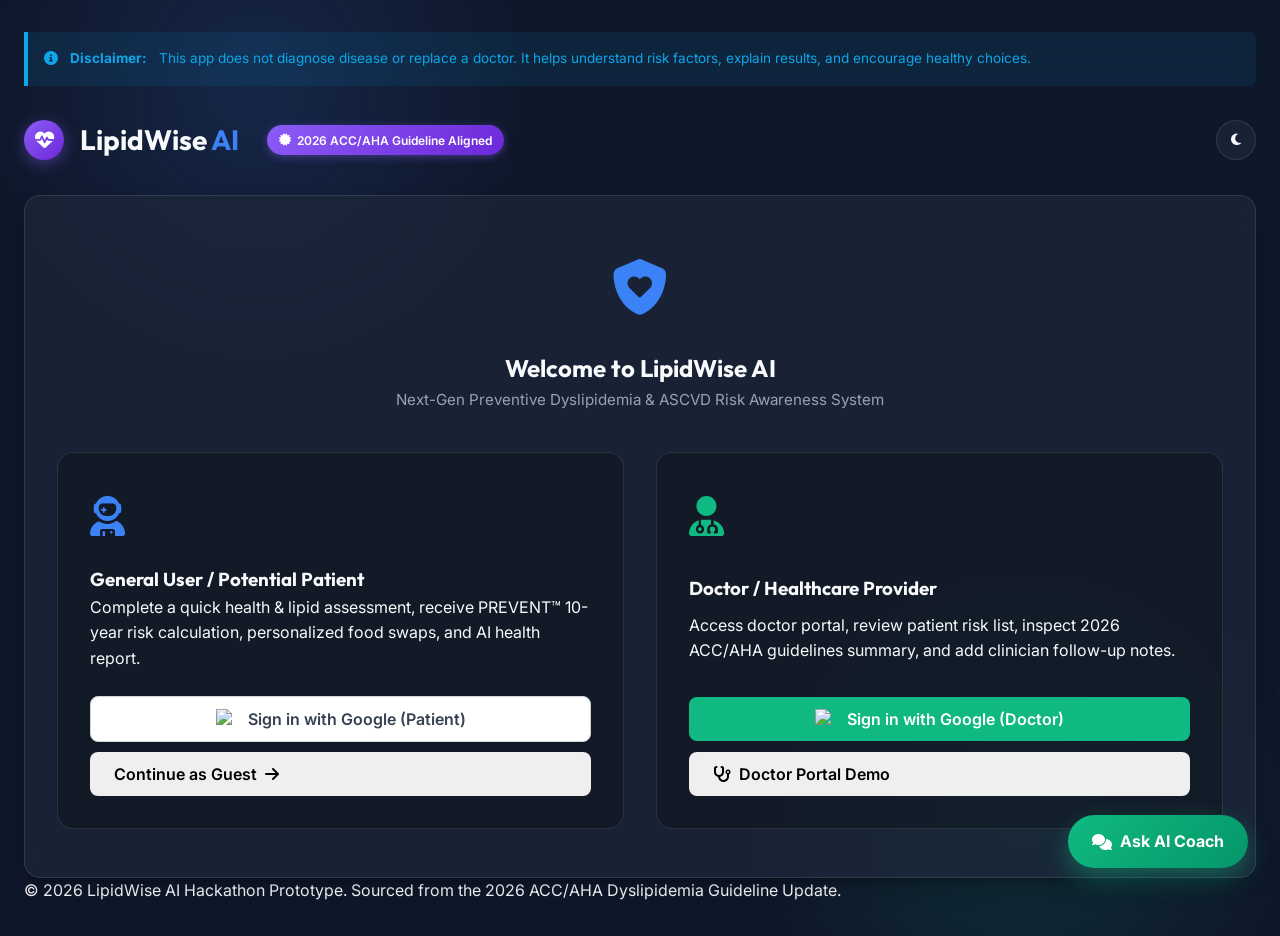
==== commit 126920af: "feat: complete 2026 ACC/AHA guidelines, Google Auth, full-width UI, Doctor portal, and AI chatbot" ====
--- a/index.html
+++ b/index.html
@@ -3,7 +3,7 @@
 <head>
     <meta charset="UTF-8">
     <meta name="viewport" content="width=device-width, initial-scale=1.0">
-    <title>LipidWise AI | Preventive Dyslipidemia System</title>
+    <title>LipidWise AI | 2026 ACC/AHA Dyslipidemia System</title>
     <meta name="description" content="An AI-based dyslipidemia prevention system for early risk awareness, lipid result explanation, and personalized lifestyle coaching.">
     
     <!-- Fonts -->
@@ -14,6 +14,10 @@
     <!-- Icons -->
     <link rel="stylesheet" href="https://cdnjs.cloudflare.com/ajax/libs/font-awesome/6.4.0/css/all.min.css">
     
+    <!-- Firebase SDK (Compat) -->
+    <script src="https://www.gstatic.com/firebasejs/9.22.0/firebase-app-compat.js"></script>
+    <script src="https://www.gstatic.com/firebasejs/9.22.0/firebase-auth-compat.js"></script>
+
     <!-- Custom CSS -->
     <link rel="stylesheet" href="./css/styles.css">
 </head>
@@ -32,13 +36,116 @@
                 <span class="guideline-badge"><i class="fas fa-certificate"></i> 2026 ACC/AHA Guideline Aligned</span>
             </div>
             <div class="header-actions">
+                <span id="user-profile-badge" class="user-badge hidden"></span>
+                <button id="role-switch-btn" class="btn outline-btn hidden" onclick="location.reload()"><i class="fas fa-user-gear"></i> Change Role</button>
                 <button id="theme-toggle" class="icon-btn" aria-label="Toggle Theme"><i class="fas fa-moon"></i></button>
             </div>
         </header>
 
         <main class="main-content">
-            <!-- Progress Tracker -->
-            <div class="progress-container" id="progress-container">
+
+            <!-- Welcome Screen / Role Selection (Flowchart Step 1 & 2) -->
+            <section id="welcome-screen" class="card welcome-card">
+                <div class="welcome-header text-center">
+                    <div class="hero-icon"><i class="fas fa-shield-heart"></i></div>
+                    <h2>Welcome to LipidWise AI</h2>
+                    <p class="subtitle">Next-Gen Preventive Dyslipidemia & ASCVD Risk Awareness System</p>
+                </div>
+
+                <div class="role-grid mt-l">
+                    <!-- Role 1: General User / Patient -->
+                    <div class="role-card">
+                        <div class="role-icon patient-icon"><i class="fas fa-user-astronaut"></i></div>
+                        <h3>General User / Potential Patient</h3>
+                        <p>Complete a quick health & lipid assessment, receive PREVENT™ 10-year risk calculation, personalized food swaps, and AI health report.</p>
+                        
+                        <div class="auth-action mt-m">
+                            <button id="google-signin-patient" class="btn google-btn full-width">
+                                <img src="https://www.gstatic.com/firebasejs/ui/2.0.0/images/auth/google.svg" alt="Google Logo" class="google-icon">
+                                Sign in with Google (Patient)
+                            </button>
+                            <button id="guest-continue-patient" class="btn text-btn full-width mt-xs">Continue as Guest <i class="fas fa-arrow-right"></i></button>
+                        </div>
+                    </div>
+
+                    <!-- Role 2: Doctor / Admin -->
+                    <div class="role-card doctor-role">
+                        <div class="role-icon doctor-icon"><i class="fas fa-user-md"></i></div>
+                        <h3>Doctor / Healthcare Provider</h3>
+                        <p>Access doctor portal, review patient risk list, inspect 2026 ACC/AHA guidelines summary, and add clinician follow-up notes.</p>
+                        
+                        <div class="auth-action mt-m">
+                            <button id="google-signin-doctor" class="btn google-doctor-btn full-width">
+                                <img src="https://www.gstatic.com/firebasejs/ui/2.0.0/images/auth/google.svg" alt="Google Logo" class="google-icon">
+                                Sign in with Google (Doctor)
+                            </button>
+                            <button id="demo-doctor-btn" class="btn outline-btn full-width mt-xs"><i class="fas fa-stethoscope"></i> Doctor Portal Demo</button>
+                        </div>
+                    </div>
+                </div>
+            </section>
+
+            <!-- Doctor / Admin Dashboard View (Flowchart Path 2) -->
+            <section id="doctor-dashboard" class="hidden">
+                <div class="dashboard-header">
+                    <h2><i class="fas fa-user-doctor"></i> Doctor / Admin Clinical Portal</h2>
+                    <span class="badge status-pill status-ideal">Active Clinician Mode</span>
+                </div>
+
+                <!-- Patient List Table -->
+                <div class="card mt-m">
+                    <div class="card-header-flex">
+                        <h3><i class="fas fa-users"></i> Patient Screening Registry</h3>
+                        <input type="text" id="patient-search" placeholder="Search patient name or risk..." class="search-input">
+                    </div>
+                    <div class="lipid-table-responsive mt-s">
+                        <table class="lipid-table">
+                            <thead>
+                                <tr>
+                                    <th>Patient Name</th>
+                                    <th>Age/Sex</th>
+                                    <th>PREVENT 10-Yr Risk</th>
+                                    <th>Lp(a) Status</th>
+                                    <th>Risk Severity</th>
+                                    <th>Action</th>
+                                </tr>
+                            </thead>
+                            <tbody id="doctor-patient-table">
+                                <!-- Injected by JS -->
+                            </tbody>
+                        </table>
+                    </div>
+                </div>
+
+                <!-- Selected Patient Detail Modal / Section -->
+                <div id="doctor-patient-modal" class="card mt-m hidden">
+                    <div class="dashboard-header">
+                        <h3><i class="fas fa-id-card"></i> Clinical Patient Detail Report: <span id="doc-pt-name">Alex Smith</span></h3>
+                        <button class="btn secondary-btn" onclick="document.getElementById('doctor-patient-modal').classList.add('hidden')">Close Inspector</button>
+                    </div>
+
+                    <div class="guideline-grid mt-m">
+                        <div class="guideline-card">
+                            <h4>AI Summary of Patient Risk</h4>
+                            <p id="doc-pt-ai-summary" class="text-sm">Patient shows elevated Non-HDL-C (165 mg/dL) and 10-year PREVENT risk score of 5.8%. 2026 ACC/AHA guidelines suggest statin initiation or dose intensification.</p>
+                        </div>
+                        <div class="guideline-card">
+                            <h4>Review Lifestyle & Lipid Data</h4>
+                            <p id="doc-pt-lipid-review" class="text-sm">TC: 215, LDL: 140, HDL: 50, TG: 150 mg/dL. Lp(a): 135 nmol/L (HIGH ≥125).</p>
+                        </div>
+                    </div>
+
+                    <!-- Doctor Notes / Follow-Up Recommendation -->
+                    <div class="doctor-notes-box mt-m">
+                        <label for="doctor-notes-input"><strong><i class="fas fa-pen-to-square"></i> Doctor Notes & Follow-Up Recommendation:</strong></label>
+                        <textarea id="doctor-notes-input" rows="4" placeholder="Enter clinical recommendations, statin prescription adjustments, or lifestyle orders..."></textarea>
+                        <button id="save-doctor-notes-btn" class="btn primary-btn mt-s"><i class="fas fa-save"></i> Save Doctor Notes</button>
+                    </div>
+                </div>
+            </section>
+
+            <!-- Progress Tracker for Assessment Form -->
+            <div class="progress-container hidden" id="progress-container">
                 <div class="progress-bar" id="progress-bar"></div>
                 <div class="steps-indicator">
                     <div class="step active" data-step="1">1</div>
@@ -50,7 +157,7 @@
             </div>
 
             <!-- Form Section -->
-            <section id="assessment-form" class="card form-card">
+            <section id="assessment-form" class="card form-card hidden">
                 <form id="lipid-form">
                     
                     <!-- Step 1: Emergency & Warning Signs -->
@@ -275,7 +382,7 @@
                             <label class="custom-checkbox">
                                 <input type="checkbox" name="fam_cvd" value="1">
                                 <span class="checkmark"></span>
-                                <span class="check-text">Family History of Premature Heart Disease (Male <55y, Female <65y)</span>
+                                <span class="check-text">Family History of Premature Heart Disease (Male &lt;55y, Female &lt;65y)</span>
                             </label>
                         </div>
 
@@ -345,7 +452,7 @@
                 
                 <div class="dashboard-header">
                     <h2>2026 ACC/AHA Dyslipidemia Clinical Evaluation Report</h2>
-                    <button class="btn print-btn" onclick="window.print()"><i class="fas fa-print"></i> Export / Print</button>
+                    <button class="btn print-btn" onclick="window.print()"><i class="fas fa-print"></i> Export / Print Personal Report</button>
                 </div>
 
                 <!-- Primary Alert Banner -->
@@ -428,7 +535,7 @@
 
                 <!-- Lipid Breakdown (Only if blood test data provided) -->
                 <div id="lipid-breakdown-section" class="card mt-m hidden">
-                    <h3><i class="fas fa-flask"></i> Clinical Lipid Breakdown (LDL-C & Non-HDL-C Targets)</h3>
+                    <h3><i class="fas fa-flask"></i> Clinical Lipid Breakdown (LDL-C &amp; Non-HDL-C Targets)</h3>
                     <div class="lipid-table-responsive">
                         <table class="lipid-table">
                             <thead>
@@ -448,7 +555,7 @@
 
                 <!-- Retesting & Lifetime Screening Protocol -->
                 <div class="card mt-m schedule-card">
-                    <h3><i class="fas fa-calendar-check"></i> Recommended Screening & Retesting Schedule</h3>
+                    <h3><i class="fas fa-calendar-check"></i> Recommended Screening &amp; Retesting Schedule</h3>
                     <div class="schedule-grid mt-s">
                         <div class="schedule-item">
                             <div class="schedule-badge">Retesting</div>
@@ -462,7 +569,7 @@
                         </div>
                         <div class="schedule-item">
                             <div class="schedule-badge">Screening</div>
-                            <strong>Age 9–11 & q5yr from 19</strong>
+                            <strong>Age 9–11 &amp; q5yr from 19</strong>
                             <p>Universal screening at age 9–11, then every 5 years from age 19 (more frequent if risk enhancers present).</p>
                         </div>
                     </div>
@@ -503,15 +610,41 @@
             </section>
         </main>
         
+        <!-- Interactive AI Chatbot Widget (Flowchart Step) -->
+        <div id="ai-chat-toggle" class="chat-toggle-btn">
+            <i class="fas fa-comments"></i> <span>Ask AI Coach</span>
+        </div>
+
+        <div id="ai-chat-window" class="chat-window hidden">
+            <div class="chat-header">
+                <div>
+                    <strong><i class="fas fa-robot"></i> LipidWise AI Health Coach</strong>
+                    <span class="status-dot"></span>
+                </div>
+                <button id="close-chat-btn" class="icon-btn-sm"><i class="fas fa-times"></i></button>
+            </div>
+            <div class="chat-body" id="chat-messages">
+                <div class="chat-msg bot-msg">
+                    Hello! Ask me any questions about 2026 ACC/AHA guidelines, PREVENT risk, Lp(a), Non-HDL-C targets, or healthy food swaps.
+                </div>
+            </div>
+            <div class="chat-footer">
+                <input type="text" id="chat-input" placeholder="Type your question...">
+                <button id="send-chat-btn" class="btn primary-btn-sm"><i class="fas fa-paper-plane"></i></button>
+            </div>
+        </div>
+
         <footer>
             <p>&copy; 2026 LipidWise AI Hackathon Prototype. Sourced from the 2026 ACC/AHA Dyslipidemia Guideline Update.</p>
         </footer>
     </div>
 
     <!-- Scripts -->
+    <script src="./js/firebase_config.js"></script>
     <script src="./js/rules_engine.js"></script>
     <script src="./js/ml_model.js"></script>
     <script src="./js/lifestyle_coach.js"></script>
+    <script src="./js/ai_chatbot.js"></script>
     <script src="./js/app.js"></script>
 </body>
 </html>
--- a/css/styles.css
+++ b/css/styles.css
@@ -86,9 +86,9 @@
 }
 
 .app-container {
-    max-width: 900px;
+    max-width: 1400px;
     margin: 0 auto;
-    padding: 2rem 1rem;
+    padding: 2rem 1.5rem;
 }
 
 h1, h2, h3, h4 {
@@ -855,13 +855,236 @@
 .text-sm { font-size: 0.85rem; }
 .mt-xs { margin-top: 0.25rem; }
 
+/* Welcome & Role Selection Styling */
+.welcome-card {
+    padding: 3rem 2rem;
+}
+
+.hero-icon {
+    font-size: 3.5rem;
+    color: var(--primary);
+    margin-bottom: 1rem;
+}
+
+.role-grid {
+    display: grid;
+    grid-template-columns: repeat(auto-fit, minmax(300px, 1fr));
+    gap: 2rem;
+}
+
+.role-card {
+    background: rgba(0, 0, 0, 0.25);
+    border: 1px solid var(--card-border);
+    border-radius: var(--radius-m);
+    padding: 2rem;
+    display: flex;
+    flex-direction: column;
+    justify-content: space-between;
+    transition: var(--transition);
+}
+
+.role-card:hover {
+    border-color: var(--primary);
+    transform: translateY(-4px);
+    box-shadow: var(--shadow-glow);
+}
+
+.role-icon {
+    font-size: 2.5rem;
+    margin-bottom: 1rem;
+}
+
+.patient-icon { color: #3b82f6; }
+.doctor-icon { color: #10b981; }
+
+.google-btn {
+    background: #ffffff;
+    color: #374151;
+    font-weight: 600;
+    display: inline-flex;
+    align-items: center;
+    justify-content: center;
+    gap: 0.75rem;
+    border: 1px solid #d1d5db;
+    box-shadow: 0 2px 4px rgba(0,0,0,0.1);
+}
+
+.google-btn:hover {
+    background: #f9fafb;
+    border-color: #9ca3af;
+}
+
+.google-doctor-btn {
+    background: #10b981;
+    color: white;
+    font-weight: 600;
+    display: inline-flex;
+    align-items: center;
+    justify-content: center;
+    gap: 0.75rem;
+}
+
+.google-icon {
+    width: 20px;
+    height: 20px;
+}
+
+.full-width { width: 100%; }
+
+/* Doctor Dashboard */
+.card-header-flex {
+    display: flex;
+    justify-content: space-between;
+    align-items: center;
+    gap: 1rem;
+    flex-wrap: wrap;
+}
+
+.search-input {
+    background: rgba(0,0,0,0.3);
+    border: 1px solid var(--card-border);
+    color: var(--text-color);
+    padding: 0.5rem 1rem;
+    border-radius: var(--radius-s);
+    font-size: 0.9rem;
+    min-width: 250px;
+}
+
+.doctor-notes-box textarea {
+    width: 100%;
+    background: rgba(0,0,0,0.3);
+    border: 1px solid var(--card-border);
+    color: var(--text-color);
+    padding: 1rem;
+    border-radius: var(--radius-s);
+    font-family: inherit;
+    font-size: 0.95rem;
+    margin-top: 0.5rem;
+}
+
+.primary-btn-sm {
+    padding: 0.4rem 0.8rem;
+    font-size: 0.85rem;
+    background: var(--primary);
+    color: white;
+    border: none;
+    border-radius: 6px;
+    cursor: pointer;
+}
+
+.user-badge {
+    background: rgba(59, 130, 246, 0.2);
+    border: 1px solid rgba(59, 130, 246, 0.4);
+    color: var(--primary);
+    padding: 0.3rem 0.75rem;
+    border-radius: 20px;
+    font-size: 0.8rem;
+    font-weight: 600;
+}
+
+/* Chatbot Widget */
+.chat-toggle-btn {
+    position: fixed;
+    bottom: 2rem;
+    right: 2rem;
+    background: var(--emerald-grad);
+    color: white;
+    padding: 0.85rem 1.5rem;
+    border-radius: 30px;
+    font-weight: 700;
+    box-shadow: 0 10px 25px rgba(16, 185, 129, 0.4);
+    cursor: pointer;
+    z-index: 999;
+    display: flex;
+    align-items: center;
+    gap: 0.5rem;
+    transition: var(--transition);
+}
+
+.chat-toggle-btn:hover {
+    transform: scale(1.05);
+}
+
+.chat-window {
+    position: fixed;
+    bottom: 5rem;
+    right: 2rem;
+    width: 360px;
+    height: 480px;
+    background: var(--bg-color);
+    border: 1px solid var(--card-border);
+    border-radius: var(--radius-m);
+    box-shadow: var(--shadow-card);
+    z-index: 1000;
+    display: flex;
+    flex-direction: column;
+    overflow: hidden;
+}
+
+.chat-header {
+    background: rgba(0, 0, 0, 0.4);
+    padding: 1rem;
+    display: flex;
+    justify-content: space-between;
+    align-items: center;
+    border-bottom: 1px solid var(--card-border);
+}
+
+.chat-body {
+    flex: 1;
+    padding: 1rem;
+    overflow-y: auto;
+    display: flex;
+    flex-direction: column;
+    gap: 0.75rem;
+}
+
+.chat-msg {
+    max-width: 80%;
+    padding: 0.75rem 1rem;
+    border-radius: 12px;
+    font-size: 0.88rem;
+    line-height: 1.4;
+}
+
+.bot-msg {
+    align-self: flex-start;
+    background: rgba(30, 41, 59, 0.9);
+    border: 1px solid var(--card-border);
+}
+
+.user-msg {
+    align-self: flex-end;
+    background: var(--primary);
+    color: white;
+}
+
+.chat-footer {
+    padding: 0.75rem;
+    background: rgba(0,0,0,0.3);
+    display: flex;
+    gap: 0.5rem;
+    border-top: 1px solid var(--card-border);
+}
+
+.chat-footer input {
+    flex: 1;
+    background: rgba(255,255,255,0.05);
+    border: 1px solid var(--card-border);
+    color: var(--text-color);
+    padding: 0.5rem 0.75rem;
+    border-radius: 6px;
+    font-size: 0.88rem;
+}
+
 /* Print Styles */
 @media print {
     body { background: white; color: black; }
-    .app-header, .print-btn, #retake-btn, #assessment-form { display: none !important; }
+    .app-header, .print-btn, #retake-btn, #assessment-form, .chat-toggle-btn, .chat-window { display: none !important; }
     .card { box-shadow: none; border: 1px solid #ccc; background: white; }
     .gauge-cover { background: white; }
     * { color: black !important; }
     #results-dashboard { display: block !important; }
 }
 
+
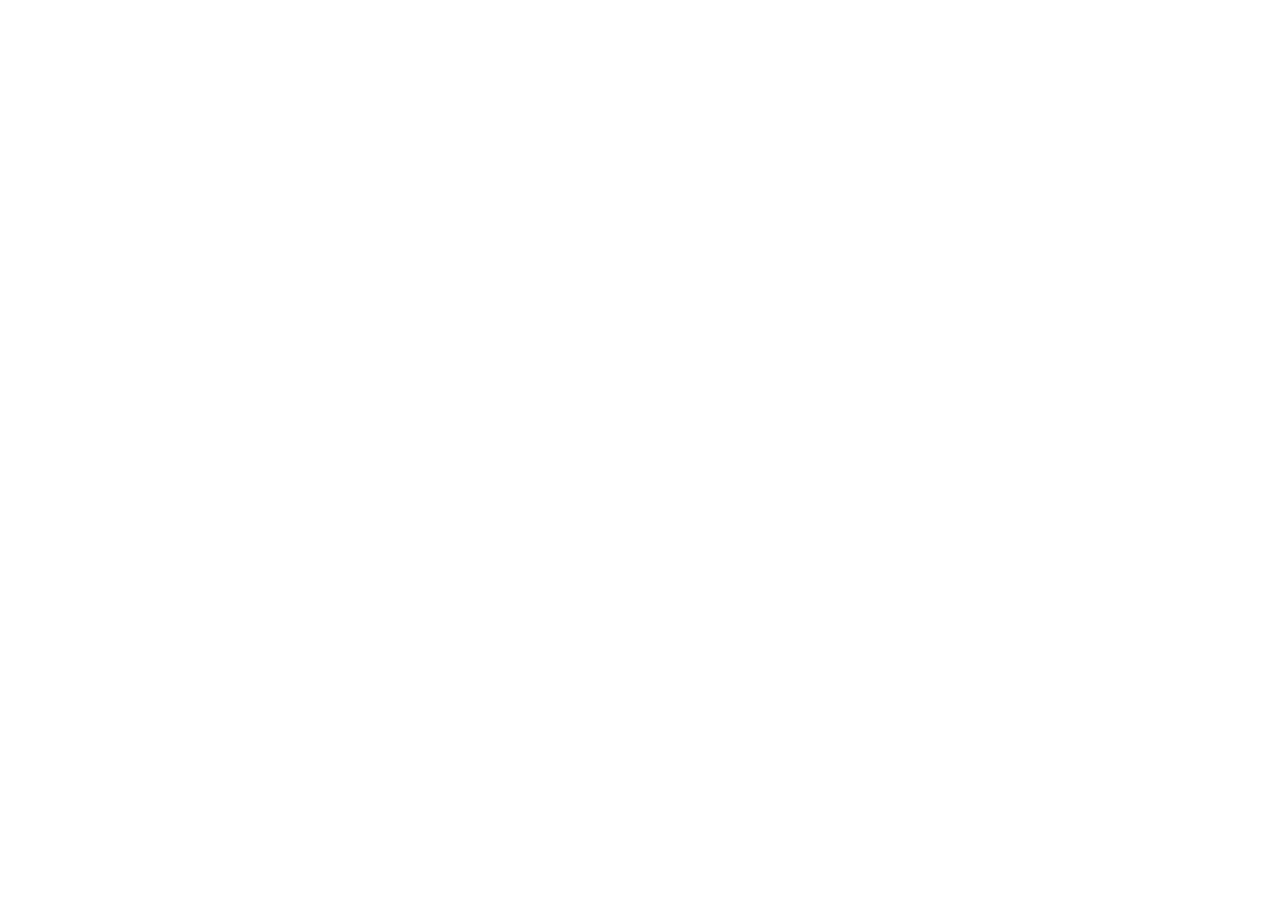
==== commit 295969b4: "feat: Make AI Scanner foolproof for hackathon demo (works even if gallery picker is cancelled) Entir" ====
--- a/index.html
+++ b/index.html
@@ -1,650 +1,38 @@
 <!DOCTYPE html>
-<html lang="en">
+<html>
 <head>
-    <meta charset="UTF-8">
-    <meta name="viewport" content="width=device-width, initial-scale=1.0">
-    <title>LipidWise AI | 2026 ACC/AHA Dyslipidemia System</title>
-    <meta name="description" content="An AI-based dyslipidemia prevention system for early risk awareness, lipid result explanation, and personalized lifestyle coaching.">
-    
-    <!-- Fonts -->
-    <link rel="preconnect" href="https://fonts.googleapis.com">
-    <link rel="preconnect" href="https://fonts.gstatic.com" crossorigin>
-    <link href="https://fonts.googleapis.com/css2?family=Inter:wght@300;400;500;600;700;800&family=Outfit:wght@400;600;800&display=swap" rel="stylesheet">
-    
-    <!-- Icons -->
-    <link rel="stylesheet" href="https://cdnjs.cloudflare.com/ajax/libs/font-awesome/6.4.0/css/all.min.css">
-    
-    <!-- Firebase SDK (Compat) -->
-    <script src="https://www.gstatic.com/firebasejs/9.22.0/firebase-app-compat.js"></script>
-    <script src="https://www.gstatic.com/firebasejs/9.22.0/firebase-auth-compat.js"></script>
+  <!--
+    If you are serving your web app in a path other than the root, change the
+    href value below to reflect the base path you are serving from.
 
-    <!-- Custom CSS -->
-    <link rel="stylesheet" href="./css/styles.css">
+    The path provided below has to start and end with a slash "/" in order for
+    it to work correctly.
+
+    For more details:
+    * https://developer.mozilla.org/en-US/docs/Web/HTML/Element/base
+
+    This is a placeholder for base href that will be replaced by the value of
+    the `--base-href` argument provided to `flutter build`.
+  -->
+  <base href="/">
+
+  <meta charset="UTF-8">
+  <meta content="IE=Edge" http-equiv="X-UA-Compatible">
+  <meta name="description" content="A new Flutter project.">
+
+  <!-- iOS meta tags & icons -->
+  <meta name="mobile-web-app-capable" content="yes">
+  <meta name="apple-mobile-web-app-status-bar-style" content="black">
+  <meta name="apple-mobile-web-app-title" content="lipidwise_flutter">
+  <link rel="apple-touch-icon" href="icons/Icon-192.png">
+
+  <!-- Favicon -->
+  <link rel="icon" type="image/png" href="favicon.png"/>
+
+  <title>lipidwise_flutter</title>
+  <link rel="manifest" href="manifest.json">
 </head>
 <body>
-    <div class="app-container">
-        <!-- Floating Disclaimer -->
-        <div class="disclaimer-banner">
-            <i class="fas fa-info-circle"></i> 
-            <strong>Disclaimer:</strong> This app does not diagnose disease or replace a doctor. It helps understand risk factors, explain results, and encourage healthy choices.
-        </div>
-
-        <header class="app-header">
-            <div class="logo">
-                <div class="logo-icon"><i class="fas fa-heartbeat"></i></div>
-                <h1>LipidWise <span>AI</span></h1>
-                <span class="guideline-badge"><i class="fas fa-certificate"></i> 2026 ACC/AHA Guideline Aligned</span>
-            </div>
-            <div class="header-actions">
-                <span id="user-profile-badge" class="user-badge hidden"></span>
-                <button id="role-switch-btn" class="btn outline-btn hidden" onclick="location.reload()"><i class="fas fa-user-gear"></i> Change Role</button>
-                <button id="theme-toggle" class="icon-btn" aria-label="Toggle Theme"><i class="fas fa-moon"></i></button>
-            </div>
-        </header>
-
-        <main class="main-content">
-
-            <!-- Welcome Screen / Role Selection (Flowchart Step 1 & 2) -->
-            <section id="welcome-screen" class="card welcome-card">
-                <div class="welcome-header text-center">
-                    <div class="hero-icon"><i class="fas fa-shield-heart"></i></div>
-                    <h2>Welcome to LipidWise AI</h2>
-                    <p class="subtitle">Next-Gen Preventive Dyslipidemia & ASCVD Risk Awareness System</p>
-                </div>
-
-                <div class="role-grid mt-l">
-                    <!-- Role 1: General User / Patient -->
-                    <div class="role-card">
-                        <div class="role-icon patient-icon"><i class="fas fa-user-astronaut"></i></div>
-                        <h3>General User / Potential Patient</h3>
-                        <p>Complete a quick health & lipid assessment, receive PREVENT™ 10-year risk calculation, personalized food swaps, and AI health report.</p>
-                        
-                        <div class="auth-action mt-m">
-                            <button id="google-signin-patient" class="btn google-btn full-width">
-                                <img src="https://www.gstatic.com/firebasejs/ui/2.0.0/images/auth/google.svg" alt="Google Logo" class="google-icon">
-                                Sign in with Google (Patient)
-                            </button>
-                            <button id="guest-continue-patient" class="btn text-btn full-width mt-xs">Continue as Guest <i class="fas fa-arrow-right"></i></button>
-                        </div>
-                    </div>
-
-                    <!-- Role 2: Doctor / Admin -->
-                    <div class="role-card doctor-role">
-                        <div class="role-icon doctor-icon"><i class="fas fa-user-md"></i></div>
-                        <h3>Doctor / Healthcare Provider</h3>
-                        <p>Access doctor portal, review patient risk list, inspect 2026 ACC/AHA guidelines summary, and add clinician follow-up notes.</p>
-                        
-                        <div class="auth-action mt-m">
-                            <button id="google-signin-doctor" class="btn google-doctor-btn full-width">
-                                <img src="https://www.gstatic.com/firebasejs/ui/2.0.0/images/auth/google.svg" alt="Google Logo" class="google-icon">
-                                Sign in with Google (Doctor)
-                            </button>
-                            <button id="demo-doctor-btn" class="btn outline-btn full-width mt-xs"><i class="fas fa-stethoscope"></i> Doctor Portal Demo</button>
-                        </div>
-                    </div>
-                </div>
-            </section>
-
-            <!-- Doctor / Admin Dashboard View (Flowchart Path 2) -->
-            <section id="doctor-dashboard" class="hidden">
-                <div class="dashboard-header">
-                    <h2><i class="fas fa-user-doctor"></i> Doctor / Admin Clinical Portal</h2>
-                    <span class="badge status-pill status-ideal">Active Clinician Mode</span>
-                </div>
-
-                <!-- Patient List Table -->
-                <div class="card mt-m">
-                    <div class="card-header-flex">
-                        <h3><i class="fas fa-users"></i> Patient Screening Registry</h3>
-                        <input type="text" id="patient-search" placeholder="Search patient name or risk..." class="search-input">
-                    </div>
-                    <div class="lipid-table-responsive mt-s">
-                        <table class="lipid-table">
-                            <thead>
-                                <tr>
-                                    <th>Patient Name</th>
-                                    <th>Age/Sex</th>
-                                    <th>PREVENT 10-Yr Risk</th>
-                                    <th>Lp(a) Status</th>
-                                    <th>Risk Severity</th>
-                                    <th>Action</th>
-                                </tr>
-                            </thead>
-                            <tbody id="doctor-patient-table">
-                                <!-- Injected by JS -->
-                            </tbody>
-                        </table>
-                    </div>
-                </div>
-
-                <!-- Selected Patient Detail Modal / Section -->
-                <div id="doctor-patient-modal" class="card mt-m hidden">
-                    <div class="dashboard-header">
-                        <h3><i class="fas fa-id-card"></i> Clinical Patient Detail Report: <span id="doc-pt-name">Alex Smith</span></h3>
-                        <button class="btn secondary-btn" onclick="document.getElementById('doctor-patient-modal').classList.add('hidden')">Close Inspector</button>
-                    </div>
-
-                    <div class="guideline-grid mt-m">
-                        <div class="guideline-card">
-                            <h4>AI Summary of Patient Risk</h4>
-                            <p id="doc-pt-ai-summary" class="text-sm">Patient shows elevated Non-HDL-C (165 mg/dL) and 10-year PREVENT risk score of 5.8%. 2026 ACC/AHA guidelines suggest statin initiation or dose intensification.</p>
-                        </div>
-                        <div class="guideline-card">
-                            <h4>Review Lifestyle & Lipid Data</h4>
-                            <p id="doc-pt-lipid-review" class="text-sm">TC: 215, LDL: 140, HDL: 50, TG: 150 mg/dL. Lp(a): 135 nmol/L (HIGH ≥125).</p>
-                        </div>
-                    </div>
-
-                    <!-- Doctor Notes / Follow-Up Recommendation -->
-                    <div class="doctor-notes-box mt-m">
-                        <label for="doctor-notes-input"><strong><i class="fas fa-pen-to-square"></i> Doctor Notes & Follow-Up Recommendation:</strong></label>
-                        <textarea id="doctor-notes-input" rows="4" placeholder="Enter clinical recommendations, statin prescription adjustments, or lifestyle orders..."></textarea>
-                        <button id="save-doctor-notes-btn" class="btn primary-btn mt-s"><i class="fas fa-save"></i> Save Doctor Notes</button>
-                    </div>
-                </div>
-            </section>
-
-            <!-- Progress Tracker for Assessment Form -->
-            <div class="progress-container hidden" id="progress-container">
-                <div class="progress-bar" id="progress-bar"></div>
-                <div class="steps-indicator">
-                    <div class="step active" data-step="1">1</div>
-                    <div class="step" data-step="2">2</div>
-                    <div class="step" data-step="3">3</div>
-                    <div class="step" data-step="4">4</div>
-                    <div class="step" data-step="5">5</div>
-                </div>
-            </div>
-
-            <!-- Form Section -->
-            <section id="assessment-form" class="card form-card hidden">
-                <form id="lipid-form">
-                    
-                    <!-- Step 1: Emergency & Warning Signs -->
-                    <div class="form-step active" id="step-1">
-                        <h2><i class="fas fa-exclamation-triangle warning-icon"></i> Emergency & Warning Signs</h2>
-                        <p class="subtitle">Please check any symptoms you are currently experiencing.</p>
-                        
-                        <div class="checkbox-grid">
-                            <label class="custom-checkbox danger-check">
-                                <input type="checkbox" name="symptom_chest_pain" value="yes">
-                                <span class="checkmark"></span>
-                                <span class="check-text">Chest pain or discomfort</span>
-                            </label>
-                            <label class="custom-checkbox danger-check">
-                                <input type="checkbox" name="symptom_stroke" value="yes">
-                                <span class="checkmark"></span>
-                                <span class="check-text">Face drooping, arm weakness, trouble speaking (Stroke signs)</span>
-                            </label>
-                            <label class="custom-checkbox danger-check">
-                                <input type="checkbox" name="symptom_sob" value="yes">
-                                <span class="checkmark"></span>
-                                <span class="check-text">Severe shortness of breath</span>
-                            </label>
-                            <label class="custom-checkbox danger-check">
-                                <input type="checkbox" name="symptom_abdomen" value="yes">
-                                <span class="checkmark"></span>
-                                <span class="check-text">Severe upper abdominal pain / nausea</span>
-                            </label>
-                            <label class="custom-checkbox">
-                                <input type="checkbox" name="symptom_eyes" value="yes">
-                                <span class="checkmark"></span>
-                                <span class="check-text">Yellowish patches around eyelids (Xanthelasma)</span>
-                            </label>
-                            <label class="custom-checkbox">
-                                <input type="checkbox" name="symptom_skin" value="yes">
-                                <span class="checkmark"></span>
-                                <span class="check-text">Fatty lumps on skin or tendons (Xanthomas)</span>
-                            </label>
-                            <label class="custom-checkbox">
-                                <input type="checkbox" name="symptom_none" id="symptom_none" value="yes">
-                                <span class="checkmark"></span>
-                                <span class="check-text">None of the above</span>
-                            </label>
-                        </div>
-                        
-                        <div id="emergency-alert" class="alert danger-alert hidden">
-                            <i class="fas fa-ambulance"></i>
-                            <div>
-                                <strong>EMERGENCY WARNING</strong>
-                                <p>Your symptoms may be urgent. Please seek emergency medical care immediately.</p>
-                            </div>
-                        </div>
-
-                        <div class="form-actions">
-                            <button type="button" class="btn primary-btn next-btn" data-next="2">Next Step <i class="fas fa-arrow-right"></i></button>
-                        </div>
-                    </div>
-
-                    <!-- Step 2: Basic Body Data -->
-                    <div class="form-step" id="step-2">
-                        <h2><i class="fas fa-user"></i> Basic Body Profile</h2>
-                        <p class="subtitle">Help us understand your baseline metrics.</p>
-
-                        <div class="input-grid">
-                            <div class="input-group">
-                                <label for="age">Age (Years)</label>
-                                <input type="number" id="age" name="age" min="18" max="120" required placeholder="e.g. 45">
-                            </div>
-                            <div class="input-group">
-                                <label for="sex">Biological Sex</label>
-                                <select id="sex" name="sex" required>
-                                    <option value="" disabled selected>Select...</option>
-                                    <option value="male">Male</option>
-                                    <option value="female">Female</option>
-                                </select>
-                            </div>
-                            <div class="input-group">
-                                <label for="height">Height (cm)</label>
-                                <input type="number" id="height" name="height" min="100" max="250" required placeholder="e.g. 170">
-                            </div>
-                            <div class="input-group">
-                                <label for="weight">Weight (kg)</label>
-                                <input type="number" id="weight" name="weight" min="30" max="300" required placeholder="e.g. 75">
-                            </div>
-                            <div class="input-group">
-                                <label for="sys_bp">Systolic Blood Pressure (mmHg)</label>
-                                <input type="number" id="sys_bp" name="sys_bp" min="70" max="240" placeholder="e.g. 120 (for PREVENT Risk)">
-                            </div>
-                        </div>
-
-                        <div class="calculated-metrics">
-                            <div class="metric-card" id="bmi-card">
-                                <span class="metric-label">Estimated BMI</span>
-                                <span class="metric-value" id="bmi-display">--</span>
-                                <span class="metric-desc" id="bmi-category">Enter height & weight</span>
-                            </div>
-                        </div>
-
-                        <div class="form-actions space-between">
-                            <button type="button" class="btn secondary-btn prev-btn" data-prev="1"><i class="fas fa-arrow-left"></i> Back</button>
-                            <button type="button" class="btn primary-btn next-btn" data-next="3">Next Step <i class="fas fa-arrow-right"></i></button>
-                        </div>
-                    </div>
-
-                    <!-- Step 3: Lifestyle & Habits -->
-                    <div class="form-step" id="step-3">
-                        <h2><i class="fas fa-leaf"></i> Lifestyle & Habits</h2>
-                        <p class="subtitle">Your daily routines affect your lipid levels.</p>
-
-                        <div class="lifestyle-grid">
-                            <!-- Smoking -->
-                            <div class="habit-group">
-                                <label>Smoking / Vaping</label>
-                                <div class="radio-group">
-                                    <input type="radio" id="smoke_no" name="smoking" value="0" checked>
-                                    <label for="smoke_no">Never / Quit</label>
-                                    
-                                    <input type="radio" id="smoke_yes" name="smoking" value="1">
-                                    <label for="smoke_yes">Current Smoker</label>
-                                </div>
-                            </div>
-
-                            <!-- Exercise -->
-                            <div class="habit-group">
-                                <label>Physical Activity (per week)</label>
-                                <select name="exercise" required>
-                                    <option value="0">Sedentary (Rarely exercise)</option>
-                                    <option value="1">Light (1-2 days)</option>
-                                    <option value="2">Moderate (3-4 days)</option>
-                                    <option value="3">Active (5+ days)</option>
-                                </select>
-                            </div>
-
-                            <!-- Diet: Fried Food -->
-                            <div class="habit-group">
-                                <label>Fried / Fast Food (e.g. Fried Chicken, Fries)</label>
-                                <select name="diet_fried" required>
-                                    <option value="0">Rarely (0-1 times/wk)</option>
-                                    <option value="1">Sometimes (2-3 times/wk)</option>
-                                    <option value="2">Often (4+ times/wk)</option>
-                                </select>
-                            </div>
-
-                            <!-- Diet: Sugary Drinks -->
-                            <div class="habit-group">
-                                <label>Sugary Drinks (e.g. Soda, Boba, Sweet Tea)</label>
-                                <select name="diet_sugar" required>
-                                    <option value="0">Rarely</option>
-                                    <option value="1">A few times a week</option>
-                                    <option value="2">Daily</option>
-                                </select>
-                            </div>
-                            
-                            <!-- Alcohol -->
-                            <div class="habit-group">
-                                <label>Alcohol Intake</label>
-                                <select name="alcohol" required>
-                                    <option value="0">None / Occasional</option>
-                                    <option value="1">Moderate (1-2 drinks/day)</option>
-                                    <option value="2">Heavy (3+ drinks/day)</option>
-                                </select>
-                            </div>
-
-                            <!-- Stress -->
-                            <div class="habit-group">
-                                <label>Chronic Stress Level</label>
-                                <div class="radio-group">
-                                    <input type="radio" id="stress_low" name="stress" value="0" checked>
-                                    <label for="stress_low">Low</label>
-                                    
-                                    <input type="radio" id="stress_med" name="stress" value="1">
-                                    <label for="stress_med">Moderate</label>
-                                    
-                                    <input type="radio" id="stress_high" name="stress" value="2">
-                                    <label for="stress_high">High</label>
-                                </div>
-                            </div>
-                        </div>
-
-                        <div class="form-actions space-between">
-                            <button type="button" class="btn secondary-btn prev-btn" data-prev="2"><i class="fas fa-arrow-left"></i> Back</button>
-                            <button type="button" class="btn primary-btn next-btn" data-next="4">Next Step <i class="fas fa-arrow-right"></i></button>
-                        </div>
-                    </div>
-
-                    <!-- Step 4: Medical History -->
-                    <div class="form-step" id="step-4">
-                        <h2><i class="fas fa-notes-medical"></i> Medical & Family History</h2>
-                        <p class="subtitle">Check any conditions you or your immediate family have.</p>
-
-                        <div class="checkbox-grid">
-                            <label class="custom-checkbox danger-check">
-                                <input type="checkbox" name="has_ascvd" value="yes">
-                                <span class="checkmark"></span>
-                                <span class="check-text">Known Clinical ASCVD (Prior Heart Attack, Angina, Stent, Bypass, Stroke)</span>
-                            </label>
-                            <label class="custom-checkbox">
-                                <input type="checkbox" name="med_diabetes" value="1">
-                                <span class="checkmark"></span>
-                                <span class="check-text">Diabetes / High Blood Sugar</span>
-                            </label>
-                            <label class="custom-checkbox">
-                                <input type="checkbox" name="med_hbp" value="1">
-                                <span class="checkmark"></span>
-                                <span class="check-text">High Blood Pressure (Hypertension)</span>
-                            </label>
-                            <label class="custom-checkbox">
-                                <input type="checkbox" name="med_cvd" value="1">
-                                <span class="checkmark"></span>
-                                <span class="check-text">Other Cardiovascular Conditions</span>
-                            </label>
-                            <label class="custom-checkbox">
-                                <input type="checkbox" name="med_fatty_liver" value="1">
-                                <span class="checkmark"></span>
-                                <span class="check-text">Fatty Liver Disease</span>
-                            </label>
-                            <label class="custom-checkbox">
-                                <input type="checkbox" name="fam_cholesterol" value="1">
-                                <span class="checkmark"></span>
-                                <span class="check-text">Family History of High Cholesterol / Familial Hypercholesterolemia</span>
-                            </label>
-                            <label class="custom-checkbox">
-                                <input type="checkbox" name="fam_cvd" value="1">
-                                <span class="checkmark"></span>
-                                <span class="check-text">Family History of Premature Heart Disease (Male &lt;55y, Female &lt;65y)</span>
-                            </label>
-                        </div>
-
-                        <div class="form-actions space-between">
-                            <button type="button" class="btn secondary-btn prev-btn" data-prev="3"><i class="fas fa-arrow-left"></i> Back</button>
-                            <button type="button" class="btn primary-btn next-btn" data-next="5">Next Step <i class="fas fa-arrow-right"></i></button>
-                        </div>
-                    </div>
-
-                    <!-- Step 5: Lipid Profile Data -->
-                    <div class="form-step" id="step-5">
-                        <h2><i class="fas fa-vial"></i> Lipid Profile Results (Optional)</h2>
-                        <p class="subtitle">Enter your blood lab values for 2026 ACC/AHA rule-based analysis (LDL-C, Non-HDL-C, Lp(a)).</p>
-
-                        <div class="unit-toggle-wrapper">
-                            <span>Preferred Unit: </span>
-                            <div class="toggle-pill">
-                                <input type="radio" id="unit_mgdl" name="lipid_unit" value="mg/dL" checked>
-                                <label for="unit_mgdl">mg/dL</label>
-                                <input type="radio" id="unit_mmol" name="lipid_unit" value="mmol/L">
-                                <label for="unit_mmol">mmol/L</label>
-                                <div class="pill-slider"></div>
-                            </div>
-                        </div>
-
-                        <div class="input-grid lipid-inputs">
-                            <div class="input-group">
-                                <label for="tc">Total Cholesterol <span class="unit-label">(mg/dL)</span></label>
-                                <input type="number" id="tc" name="tc" step="0.1" placeholder="e.g. 190">
-                            </div>
-                            <div class="input-group">
-                                <label for="ldl">LDL-C (Bad) <span class="unit-label">(mg/dL)</span></label>
-                                <input type="number" id="ldl" name="ldl" step="0.1" placeholder="e.g. 110">
-                            </div>
-                            <div class="input-group">
-                                <label for="hdl">HDL-C (Good) <span class="unit-label">(mg/dL)</span></label>
-                                <input type="number" id="hdl" name="hdl" step="0.1" placeholder="e.g. 50">
-                            </div>
-                            <div class="input-group">
-                                <label for="tg">Triglycerides <span class="unit-label">(mg/dL)</span></label>
-                                <input type="number" id="tg" name="tg" step="0.1" placeholder="e.g. 140">
-                            </div>
-                            <div class="input-group">
-                                <label for="lpa">Lipoprotein(a) [Lp(a)] (Optional)</label>
-                                <input type="number" id="lpa" name="lpa" step="0.1" placeholder="e.g. 40">
-                            </div>
-                            <div class="input-group">
-                                <label for="lpa_unit">Lp(a) Unit</label>
-                                <select id="lpa_unit" name="lpa_unit">
-                                    <option value="nmol/L" selected>nmol/L (≥125 high)</option>
-                                    <option value="mg/dL">mg/dL (≥50 high)</option>
-                                </select>
-                            </div>
-                        </div>
-
-                        <div class="form-actions space-between mt-l">
-                            <button type="button" class="btn secondary-btn prev-btn" data-prev="4"><i class="fas fa-arrow-left"></i> Back</button>
-                            <button type="submit" class="btn cta-btn" id="analyze-btn">Analyze Results <i class="fas fa-magic"></i></button>
-                        </div>
-                    </div>
-
-                </form>
-            </section>
-
-            <!-- Results Dashboard Section -->
-            <section id="results-dashboard" class="hidden">
-                
-                <div class="dashboard-header">
-                    <h2>2026 ACC/AHA Dyslipidemia Clinical Evaluation Report</h2>
-                    <button class="btn print-btn" onclick="window.print()"><i class="fas fa-print"></i> Export / Print Personal Report</button>
-                </div>
-
-                <!-- Primary Alert Banner -->
-                <div id="primary-alert" class="alert result-alert">
-                    <i class="fas fa-info-circle"></i>
-                    <div id="alert-content">
-                        <strong>Analysis Complete</strong>
-                        <p>...</p>
-                    </div>
-                </div>
-
-                <!-- Risk Gauge Card -->
-                <div class="dashboard-grid">
-                    <div class="card gauge-card">
-                        <h3>Dyslipidemia Risk Level</h3>
-                        <div class="gauge-container">
-                            <div class="gauge">
-                                <div class="gauge-fill" id="risk-gauge-fill"></div>
-                                <div class="gauge-cover" id="risk-gauge-text">Loading...</div>
-                            </div>
-                        </div>
-                        <p id="risk-description" class="risk-desc text-center">...</p>
-                        <div id="analysis-type-badge" class="badge"></div>
-                    </div>
-
-                    <!-- Factors / Details Card -->
-                    <div class="card details-card" id="details-panel">
-                        <h3><i class="fas fa-chart-pie"></i> Risk Factor Analysis</h3>
-                        <div id="factors-list" class="factors-list">
-                            <!-- Factors injected by JS -->
-                        </div>
-                    </div>
-                </div>
-
-                <!-- 2026 ACC/AHA Guideline Highlights & PREVENT Risk Section -->
-                <div id="guideline-2026-section" class="card mt-m">
-                    <h3><i class="fas fa-heart-pulse"></i> 2026 ACC/AHA Key Recommendation Highlights</h3>
-                    <div class="guideline-grid mt-s">
-                        <!-- PREVENT Calculator Card -->
-                        <div class="guideline-card" id="prevent-risk-card">
-                            <div class="card-icon"><i class="fas fa-calculator"></i></div>
-                            <h4>PREVENT™ Risk Calculator</h4>
-                            <div id="prevent-risk-display">
-                                <span class="text-muted">Requires age 30-79 without known ASCVD</span>
-                            </div>
-                            <span class="cor-badge">COR 1 | LOE B-NR</span>
-                        </div>
-
-                        <!-- Lipoprotein(a) Card -->
-                        <div class="guideline-card" id="lpa-card">
-                            <div class="card-icon"><i class="fas fa-vial-virus"></i></div>
-                            <h4>Lipoprotein(a) [Lp(a)]</h4>
-                            <div id="lpa-display">
-                                <p>Measure Lp(a) at least once in all adults for ASCVD risk assessment (Cutoff: ≥125 nmol/L or ≥50 mg/dL).</p>
-                            </div>
-                            <span class="cor-badge">COR 1 | LOE B-NR</span>
-                        </div>
-
-                        <!-- CAC Scoring Card -->
-                        <div class="guideline-card" id="cac-card">
-                            <div class="card-icon"><i class="fas fa-x-ray"></i></div>
-                            <h4>Coronary Artery Calcium (CAC)</h4>
-                            <div id="cac-display">
-                                <p>Recommended for adults with 10-yr risk ≥3% (males ≥40y, females ≥45y) with uncertainty about LLT initiation/intensification.</p>
-                            </div>
-                            <span class="cor-badge">COR 1 | LOE B-R</span>
-                        </div>
-
-                        <!-- Therapy Escalation Card -->
-                        <div class="guideline-card" id="escalation-card">
-                            <div class="card-icon"><i class="fas fa-pills"></i></div>
-                            <h4>LLT Escalation Targets</h4>
-                            <div id="escalation-display">
-                                <p>In clinical ASCVD not at target: Add Ezetimibe, PCSK9 inhibitors, or Bempedoic Acid.</p>
-                            </div>
-                            <span class="cor-badge">COR 1-2</span>
-                        </div>
-                    </div>
-                </div>
-
-                <!-- Lipid Breakdown (Only if blood test data provided) -->
-                <div id="lipid-breakdown-section" class="card mt-m hidden">
-                    <h3><i class="fas fa-flask"></i> Clinical Lipid Breakdown (LDL-C &amp; Non-HDL-C Targets)</h3>
-                    <div class="lipid-table-responsive">
-                        <table class="lipid-table">
-                            <thead>
-                                <tr>
-                                    <th>Marker</th>
-                                    <th>Your Value</th>
-                                    <th>Target Range</th>
-                                    <th>Status</th>
-                                </tr>
-                            </thead>
-                            <tbody id="lipid-table-body">
-                                <!-- Injected by JS -->
-                            </tbody>
-                        </table>
-                    </div>
-                </div>
-
-                <!-- Retesting & Lifetime Screening Protocol -->
-                <div class="card mt-m schedule-card">
-                    <h3><i class="fas fa-calendar-check"></i> Recommended Screening &amp; Retesting Schedule</h3>
-                    <div class="schedule-grid mt-s">
-                        <div class="schedule-item">
-                            <div class="schedule-badge">Retesting</div>
-                            <strong>4–12 Weeks</strong>
-                            <p>Repeat lipid profile after LLT initiation or dose adjustment.</p>
-                        </div>
-                        <div class="schedule-item">
-                            <div class="schedule-badge">Maintenance</div>
-                            <strong>6–12 Months</strong>
-                            <p>Routine lipid testing to assess ongoing therapeutic response.</p>
-                        </div>
-                        <div class="schedule-item">
-                            <div class="schedule-badge">Screening</div>
-                            <strong>Age 9–11 &amp; q5yr from 19</strong>
-                            <p>Universal screening at age 9–11, then every 5 years from age 19 (more frequent if risk enhancers present).</p>
-                        </div>
-                    </div>
-                </div>
-
-                <!-- AI Lifestyle Coach Section -->
-                <div class="card coach-card mt-m">
-                    <div class="coach-header">
-                        <div class="coach-icon"><i class="fas fa-robot"></i></div>
-                        <div>
-                            <h3>AI Prevention Coach</h3>
-                            <p>Personalized recommendations for a healthier profile.</p>
-                        </div>
-                    </div>
-                    
-                    <div class="tabs mt-m">
-                        <button class="tab-btn active" data-tab="food-swaps">🍲 Asian Food Swaps</button>
-                        <button class="tab-btn" data-tab="action-plan">📅 7-Day Plan</button>
-                    </div>
-
-                    <div class="tab-content active" id="food-swaps">
-                        <div class="swaps-grid" id="swaps-container">
-                            <!-- Injected by JS -->
-                        </div>
-                    </div>
-
-                    <div class="tab-content" id="action-plan">
-                        <ul class="timeline" id="plan-timeline">
-                            <!-- Injected by JS -->
-                        </ul>
-                    </div>
-                </div>
-
-                <div class="text-center mt-l">
-                    <button id="retake-btn" class="btn secondary-btn"><i class="fas fa-redo"></i> Start New Assessment</button>
-                </div>
-
-            </section>
-        </main>
-        
-        <!-- Interactive AI Chatbot Widget (Flowchart Step) -->
-        <div id="ai-chat-toggle" class="chat-toggle-btn">
-            <i class="fas fa-comments"></i> <span>Ask AI Coach</span>
-        </div>
-
-        <div id="ai-chat-window" class="chat-window hidden">
-            <div class="chat-header">
-                <div>
-                    <strong><i class="fas fa-robot"></i> LipidWise AI Health Coach</strong>
-                    <span class="status-dot"></span>
-                </div>
-                <button id="close-chat-btn" class="icon-btn-sm"><i class="fas fa-times"></i></button>
-            </div>
-            <div class="chat-body" id="chat-messages">
-                <div class="chat-msg bot-msg">
-                    Hello! Ask me any questions about 2026 ACC/AHA guidelines, PREVENT risk, Lp(a), Non-HDL-C targets, or healthy food swaps.
-                </div>
-            </div>
-            <div class="chat-footer">
-                <input type="text" id="chat-input" placeholder="Type your question...">
-                <button id="send-chat-btn" class="btn primary-btn-sm"><i class="fas fa-paper-plane"></i></button>
-            </div>
-        </div>
-
-        <footer>
-            <p>&copy; 2026 LipidWise AI Hackathon Prototype. Sourced from the 2026 ACC/AHA Dyslipidemia Guideline Update.</p>
-        </footer>
-    </div>
-
-    <!-- Scripts -->
-    <script src="./js/firebase_config.js"></script>
-    <script src="./js/rules_engine.js"></script>
-    <script src="./js/ml_model.js"></script>
-    <script src="./js/lifestyle_coach.js"></script>
-    <script src="./js/ai_chatbot.js"></script>
-    <script src="./js/app.js"></script>
+  <script src="flutter_bootstrap.js" async></script>
 </body>
 </html>
